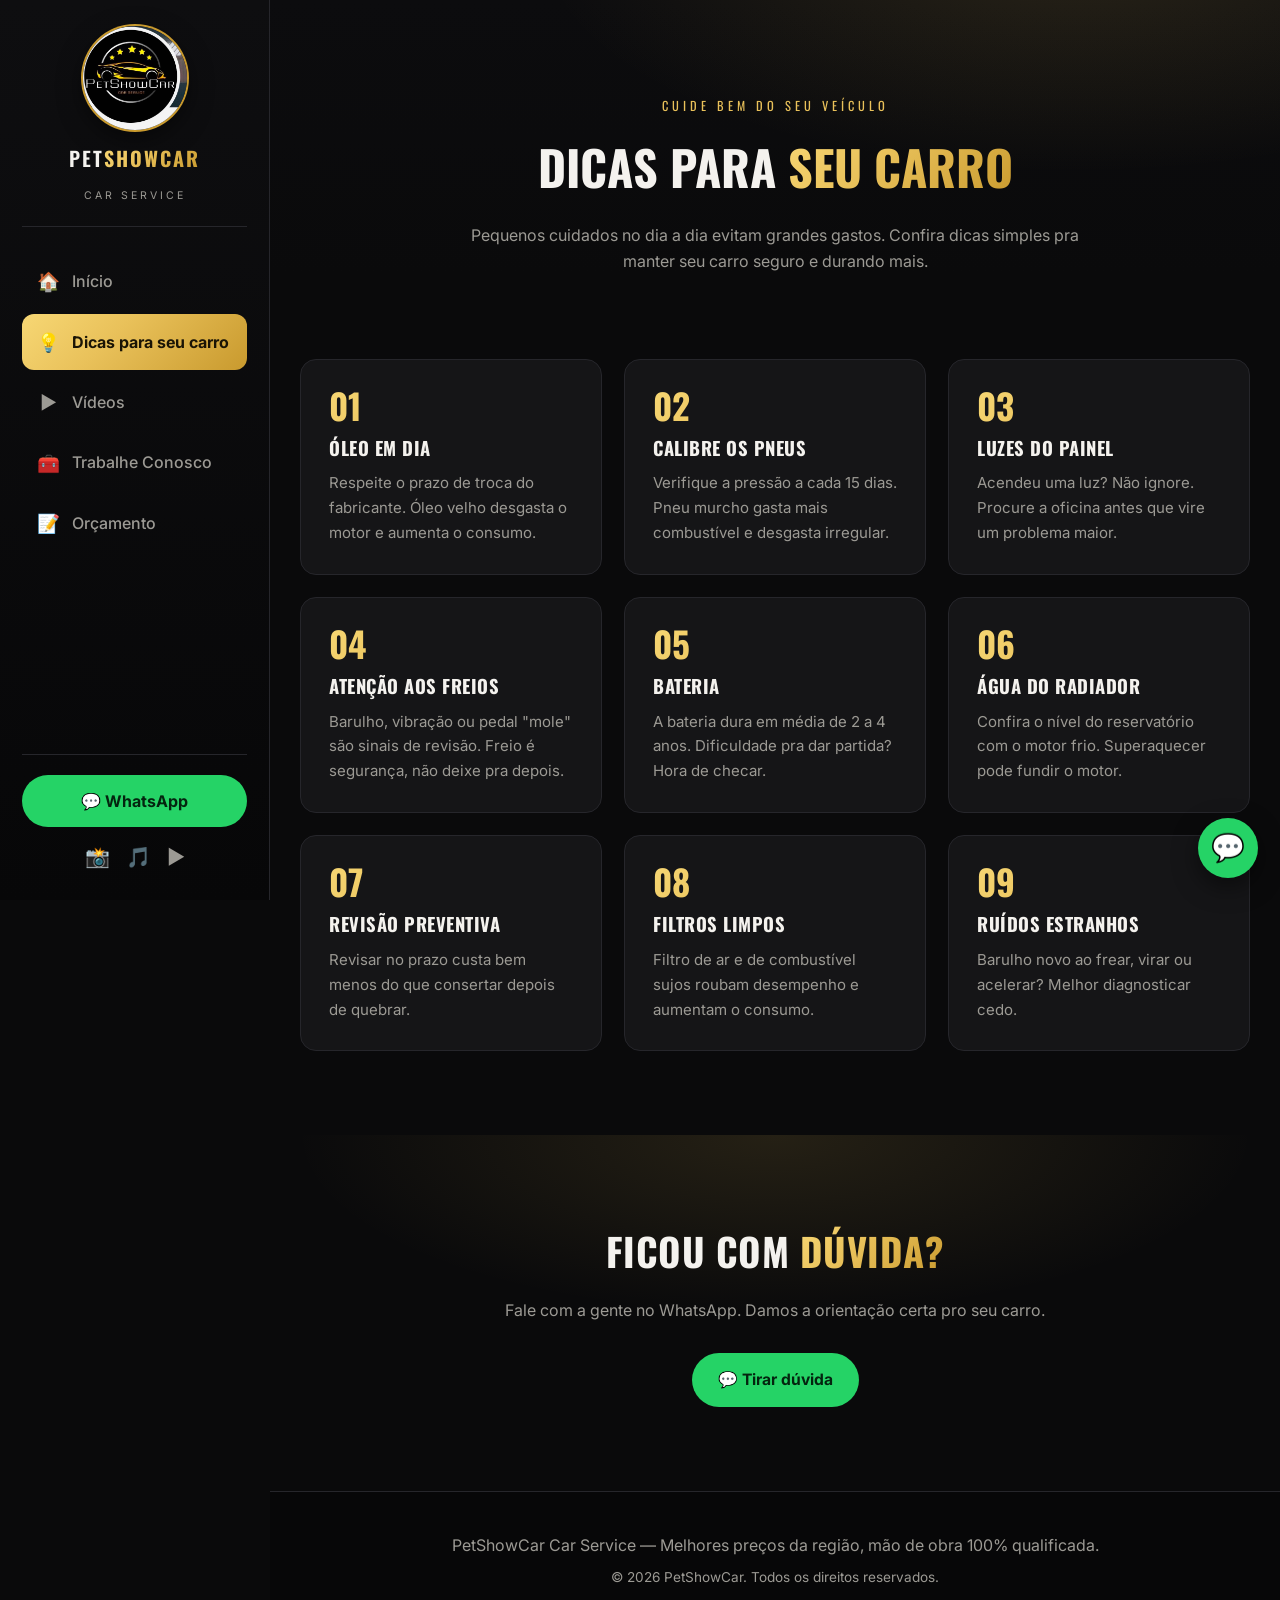
==== dicas.html @ 9bc5a16b "mudando o layout do site , colocando menu lateralesquerdo" ====
<!DOCTYPE html>
<html lang="pt-BR">
<head>
<meta charset="UTF-8">
<meta name="viewport" content="width=device-width, initial-scale=1.0">
<title>Dicas para seu carro — PetShowCar</title>
<meta name="description" content="Dicas práticas de manutenção para seu carro durar mais e rodar seguro, direto da oficina PetShowCar.">
<link rel="icon" href="fotos/logo.jpg">
<link rel="preconnect" href="https://fonts.googleapis.com">
<link rel="preconnect" href="https://fonts.gstatic.com" crossorigin>
<link href="https://fonts.googleapis.com/css2?family=Oswald:wght@400;500;600;700&family=Inter:wght@400;500;600;700&display=swap" rel="stylesheet">
<link rel="stylesheet" href="assets/style.css">
</head>
<body>

<aside class="sidebar">
  <div class="side-brand">
    <img src="fotos/logo.jpg" alt="Logo PetShowCar">
    <div class="name">PET<b>SHOWCAR</b></div>
    <small>Car Service</small>
  </div>
  <nav class="side-nav">
    <a href="index.html"><span class="ic">🏠</span> Início</a>
    <a class="active" href="dicas.html"><span class="ic">💡</span> Dicas para seu carro</a>
    <a href="videos.html"><span class="ic">▶️</span> Vídeos</a>
    <a href="trabalhe-conosco.html"><span class="ic">🧰</span> Trabalhe Conosco</a>
    <a href="orcamento.html"><span class="ic">📝</span> Orçamento</a>
  </nav>
  <div class="side-foot">
    <a class="side-wpp" data-wpp data-msg="Olá! Vim pelo site e quero um orçamento.">💬 WhatsApp</a>
    <div class="side-social">
      <a href="https://www.instagram.com/petshowcar/" target="_blank" title="Instagram">📸</a>
      <a href="https://www.tiktok.com/@petshowcar" target="_blank" title="TikTok">🎵</a>
      <a href="https://www.youtube.com/channel/UCSHwjOTjkbg80PvMPB7cNIg" target="_blank" title="YouTube">▶️</a>
    </div>
  </div>
</aside>

<div class="topbar">
  <div class="tb-brand"><img src="fotos/logo.jpg" alt="PetShowCar">PET<b>SHOWCAR</b></div>
  <button class="menu-btn" id="menuBtn" aria-label="Abrir menu"><span></span><span></span><span></span></button>
</div>
<div class="overlay" id="overlay"></div>

<main class="main">

  <section class="page-head">
    <div class="container">
      <span class="eyebrow">Cuide bem do seu veículo</span>
      <h1>Dicas para <span class="g">seu carro</span></h1>
      <p>Pequenos cuidados no dia a dia evitam grandes gastos. Confira dicas simples pra manter seu carro seguro e durando mais.</p>
    </div>
  </section>

  <section>
    <div class="container">
      <div class="grid grid-3">
        <div class="card"><div class="num g">01</div><h3>Óleo em dia</h3><p>Respeite o prazo de troca do fabricante. Óleo velho desgasta o motor e aumenta o consumo.</p></div>
        <div class="card"><div class="num g">02</div><h3>Calibre os pneus</h3><p>Verifique a pressão a cada 15 dias. Pneu murcho gasta mais combustível e desgasta irregular.</p></div>
        <div class="card"><div class="num g">03</div><h3>Luzes do painel</h3><p>Acendeu uma luz? Não ignore. Procure a oficina antes que vire um problema maior.</p></div>
        <div class="card"><div class="num g">04</div><h3>Atenção aos freios</h3><p>Barulho, vibração ou pedal "mole" são sinais de revisão. Freio é segurança, não deixe pra depois.</p></div>
        <div class="card"><div class="num g">05</div><h3>Bateria</h3><p>A bateria dura em média de 2 a 4 anos. Dificuldade pra dar partida? Hora de checar.</p></div>
        <div class="card"><div class="num g">06</div><h3>Água do radiador</h3><p>Confira o nível do reservatório com o motor frio. Superaquecer pode fundir o motor.</p></div>
        <div class="card"><div class="num g">07</div><h3>Revisão preventiva</h3><p>Revisar no prazo custa bem menos do que consertar depois de quebrar.</p></div>
        <div class="card"><div class="num g">08</div><h3>Filtros limpos</h3><p>Filtro de ar e de combustível sujos roubam desempenho e aumentam o consumo.</p></div>
        <div class="card"><div class="num g">09</div><h3>Ruídos estranhos</h3><p>Barulho novo ao frear, virar ou acelerar? Melhor diagnosticar cedo.</p></div>
      </div>
    </div>
  </section>

  <section class="cta">
    <div class="container">
      <h2>Ficou com <span class="g">dúvida?</span></h2>
      <p>Fale com a gente no WhatsApp. Damos a orientação certa pro seu carro.</p>
      <a class="btn btn-wpp" data-wpp data-msg="Olá! Tenho uma dúvida sobre a manutenção do meu carro.">💬 Tirar dúvida</a>
    </div>
  </section>

  <footer class="foot">
    <p>PetShowCar Car Service — Melhores preços da região, mão de obra 100% qualificada.</p>
    <p class="sm">© 2026 PetShowCar. Todos os direitos reservados.</p>
  </footer>

</main>

<a class="float" data-wpp data-msg="Olá! Vim pelo site e quero um orçamento." aria-label="WhatsApp">💬</a>
<script src="assets/site.js"></script>
</body>
</html>
---- assets/style.css ----
/* =========================================================
   PetShowCar — estilo compartilhado (preto & dourado premium)
   ========================================================= */
:root{
  --bg:#0a0a0b; --bg2:#101012; --card:#151517; --line:#26262b;
  --txt:#f4f2ee; --muted:#9c9a94;
  --gold:#e9c15a; --gold2:#f7d774; --gold-deep:#c99a2e;
  --wpp:#25d366; --radius:16px; --side:270px;
  --gold-grad:linear-gradient(135deg,#f7d774,#e9c15a 40%,#c99a2e);
}
*{margin:0;padding:0;box-sizing:border-box}
html{scroll-behavior:smooth}
body{background:var(--bg);color:var(--txt);font-family:'Inter',system-ui,Arial,sans-serif;line-height:1.65;overflow-x:hidden}
a{color:inherit;text-decoration:none}
img{max-width:100%;display:block}
em{color:var(--muted)}

/* ================= SIDEBAR ================= */
.sidebar{position:fixed;top:0;left:0;width:var(--side);height:100vh;
  background:linear-gradient(180deg,#0e0e10,#070708);
  border-right:1px solid var(--line);display:flex;flex-direction:column;
  padding:26px 22px;z-index:60;transition:transform .3s ease}
.side-brand{display:flex;flex-direction:column;align-items:center;gap:12px;text-align:center;padding-bottom:22px;border-bottom:1px solid var(--line)}
.side-brand img{width:104px;height:104px;border-radius:50%;object-fit:cover;box-shadow:0 0 0 2px var(--gold-deep),0 8px 24px rgba(0,0,0,.5)}
.side-brand .name{font-family:'Oswald',sans-serif;font-weight:600;font-size:1.25rem;letter-spacing:2px}
.side-brand .name b{background:var(--gold-grad);-webkit-background-clip:text;background-clip:text;-webkit-text-fill-color:transparent}
.side-brand small{color:var(--muted);letter-spacing:3px;font-size:.66rem;text-transform:uppercase}

.side-nav{display:flex;flex-direction:column;gap:4px;margin-top:26px;flex:1}
.side-nav a{display:flex;align-items:center;gap:13px;padding:13px 15px;border-radius:12px;color:var(--muted);font-weight:500;transition:.2s;position:relative}
.side-nav a .ic{font-size:1.15rem;width:22px;text-align:center}
.side-nav a:hover{background:#17161a;color:var(--txt)}
.side-nav a.active{color:#1a1405;background:var(--gold-grad);font-weight:700}
.side-nav a.active .ic{filter:none}

.side-foot{display:flex;flex-direction:column;gap:14px;padding-top:20px;border-top:1px solid var(--line)}
.side-wpp{display:flex;align-items:center;justify-content:center;gap:9px;background:var(--wpp);color:#04240f;font-weight:700;padding:13px;border-radius:44px;transition:.2s}
.side-wpp:hover{transform:translateY(-2px);box-shadow:0 8px 20px rgba(37,211,102,.3)}
.side-social{display:flex;justify-content:center;gap:16px}
.side-social a{color:var(--muted);font-size:1.25rem;transition:.2s}
.side-social a:hover{color:var(--gold);transform:translateY(-2px)}

/* ============= TOPBAR (mobile) ============= */
.topbar{display:none;position:sticky;top:0;z-index:55;align-items:center;justify-content:space-between;
  height:64px;padding:0 18px;background:rgba(10,10,11,.9);backdrop-filter:blur(10px);border-bottom:1px solid var(--line)}
.topbar .tb-brand{display:flex;align-items:center;gap:10px;font-family:'Oswald';letter-spacing:1px;font-weight:600}
.topbar .tb-brand img{width:38px;height:38px;border-radius:50%;box-shadow:0 0 0 1px var(--gold-deep)}
.topbar .tb-brand b{background:var(--gold-grad);-webkit-background-clip:text;background-clip:text;-webkit-text-fill-color:transparent}
.menu-btn{display:flex;flex-direction:column;gap:5px;background:none;border:0;cursor:pointer;padding:8px}
.menu-btn span{width:26px;height:2px;background:var(--gold);border-radius:2px;transition:.25s}
.overlay{display:none;position:fixed;inset:0;background:rgba(0,0,0,.55);z-index:58}

/* ================= MAIN ================= */
.main{margin-left:var(--side);min-height:100vh}
.container{max-width:1080px;margin:0 auto;padding:0 30px}
section{padding:clamp(52px,8vw,84px) 0}
h1,h2,h3{font-family:'Oswald',sans-serif;text-transform:uppercase}
h2{font-size:clamp(1.7rem,4.5vw,2.4rem);font-weight:700;letter-spacing:.5px;text-align:center}
h2 .g,.g{background:var(--gold-grad);-webkit-background-clip:text;background-clip:text;-webkit-text-fill-color:transparent}
.eyebrow{display:block;text-align:center;color:var(--gold);font-family:'Oswald',sans-serif;letter-spacing:4px;font-size:.78rem;text-transform:uppercase;margin-bottom:10px}
.sub{text-align:center;color:var(--muted);max-width:640px;margin:14px auto 48px;font-size:1.02rem}

.btn{display:inline-flex;align-items:center;gap:9px;font-weight:700;padding:14px 26px;border-radius:44px;transition:.25s;font-size:.98rem;border:0;cursor:pointer;font-family:'Inter',sans-serif}
.btn-wpp{background:var(--wpp);color:#04240f}
.btn-wpp:hover{transform:translateY(-2px);box-shadow:0 10px 26px rgba(37,211,102,.32)}
.btn-gold{background:var(--gold-grad);color:#211a08}
.btn-gold:hover{transform:translateY(-2px);box-shadow:0 10px 26px rgba(233,193,90,.32)}
.btn-ghost{border:1px solid var(--line);color:var(--txt);background:none}
.btn-ghost:hover{border-color:var(--gold);color:var(--gold)}

/* ============= PAGE HEADER (interno) ============= */
.page-head{padding:clamp(60px,9vw,96px) 0 0;
  background:radial-gradient(900px 380px at 80% -20%,rgba(233,193,90,.13),transparent 60%),linear-gradient(180deg,#0c0c0e,var(--bg))}
.page-head h1{font-size:clamp(2rem,6vw,3rem);text-align:center}
.page-head p{color:var(--muted);text-align:center;max-width:620px;margin:16px auto 0}

/* ================= HERO (Início) ================= */
.hero{position:relative;padding:clamp(70px,9vw,110px) 0 clamp(56px,8vw,90px);
  background:radial-gradient(1000px 480px at 82% -12%,rgba(233,193,90,.15),transparent 60%),linear-gradient(180deg,#0c0c0e,var(--bg))}
.hero .container{display:grid;grid-template-columns:1.05fr .95fr;gap:44px;align-items:center}
.tag{display:inline-flex;align-items:center;gap:8px;border:1px solid var(--gold-deep);color:var(--gold);font-family:'Oswald';letter-spacing:2px;font-size:.72rem;padding:7px 16px;border-radius:30px;margin-bottom:22px;text-transform:uppercase}
.hero h1{font-size:clamp(2.1rem,6vw,3.4rem);line-height:1.05;margin-bottom:20px}
.hero p{color:var(--muted);font-size:1.1rem;margin-bottom:32px;max-width:520px}
.hero-cta{display:flex;gap:14px;flex-wrap:wrap}
.hero-visual{display:flex;justify-content:center}
.badge-logo{position:relative;width:320px;max-width:100%;aspect-ratio:1;border-radius:50%;
  background:radial-gradient(circle at 50% 40%,#1c1c1f,#0a0a0b 72%);border:1px solid var(--line);
  display:flex;align-items:center;justify-content:center;box-shadow:0 30px 80px rgba(0,0,0,.6),inset 0 0 60px rgba(233,193,90,.06)}
.badge-logo img{width:80%;border-radius:50%}
@media(max-width:820px){.hero .container{grid-template-columns:1fr;text-align:center}.hero p{margin-left:auto;margin-right:auto}.hero-cta{justify-content:center}.badge-logo{width:240px}}

/* ============= FAIXA DESTAQUES ============= */
.strip{background:linear-gradient(90deg,#141210,#1a1712,#141210);border-top:1px solid var(--line);border-bottom:1px solid var(--line)}
.strip .container{display:grid;grid-template-columns:repeat(3,1fr);gap:20px;padding-top:30px;padding-bottom:30px}
.hl{display:flex;align-items:center;gap:14px;justify-content:center}
.hl .ic{font-size:1.7rem}
.hl b{font-family:'Oswald';letter-spacing:.5px;display:block;font-size:1.05rem}
.hl span{color:var(--muted);font-size:.86rem}
@media(max-width:720px){.strip .container{grid-template-columns:1fr;gap:16px}}

/* ================= CARDS (serviços/dicas) ================= */
.grid{display:grid;gap:22px}
.grid-4{grid-template-columns:repeat(4,1fr)}
.grid-3{grid-template-columns:repeat(3,1fr)}
.grid-2{grid-template-columns:repeat(2,1fr)}
.card{position:relative;background:var(--card);border:1px solid var(--line);border-radius:var(--radius);padding:28px;transition:.28s;overflow:hidden}
.card::after{content:"";position:absolute;left:0;top:0;height:3px;width:100%;background:var(--gold-grad);opacity:0;transition:.28s}
.card:hover{transform:translateY(-6px);border-color:var(--gold-deep)}
.card:hover::after{opacity:1}
.card .ic{font-size:1.9rem;margin-bottom:14px;filter:drop-shadow(0 4px 8px rgba(233,193,90,.25))}
.card h3{font-size:1.16rem;letter-spacing:.5px;margin-bottom:8px}
.card p{color:var(--muted);font-size:.94rem}
.card .num{font-family:'Oswald';font-size:2.2rem;font-weight:700;line-height:1;margin-bottom:10px}
@media(max-width:980px){.grid-4{grid-template-columns:1fr 1fr}}
@media(max-width:820px){.grid-3{grid-template-columns:1fr 1fr}}
@media(max-width:640px){.grid-4,.grid-3,.grid-2{grid-template-columns:1fr}}

/* ================= VÍDEOS ================= */
.videos{display:grid;grid-template-columns:repeat(2,1fr);gap:24px}
.video-embed{position:relative;aspect-ratio:16/9;border:1px solid var(--line);border-radius:var(--radius);overflow:hidden;background:var(--card)}
.video-embed iframe{width:100%;height:100%;border:0;display:block}
.video-ph{aspect-ratio:16/9;background:radial-gradient(circle at 50% 35%,#1a1a1d,#0c0c0e);border:1px solid var(--line);border-radius:var(--radius);display:flex;flex-direction:column;align-items:center;justify-content:center;gap:12px;color:var(--muted);text-align:center;padding:20px;transition:.25s}
.video-ph:hover{border-color:var(--gold-deep);transform:translateY(-4px)}
.video-ph .play{width:60px;height:60px;border-radius:50%;background:var(--gold-grad);display:flex;align-items:center;justify-content:center;font-size:1.4rem;color:#1a1405}
.social-row{display:flex;justify-content:center;gap:14px;margin-top:38px;flex-wrap:wrap}
.schip{display:inline-flex;align-items:center;gap:8px;background:var(--card);border:1px solid var(--line);padding:11px 20px;border-radius:44px;font-weight:600;transition:.22s}
.schip:hover{border-color:var(--gold);color:var(--gold)}
@media(max-width:720px){.videos{grid-template-columns:1fr}}

/* ================= DEPOIMENTOS ================= */
.deps{display:grid;grid-template-columns:repeat(3,1fr);gap:22px}
.dep{background:var(--card);border:1px solid var(--line);border-radius:var(--radius);padding:28px;position:relative}
.dep .quote{position:absolute;top:12px;right:20px;font-family:'Oswald';font-size:3rem;color:var(--gold-deep);opacity:.25;line-height:1}
.dep .stars{color:var(--gold2);margin-bottom:12px;letter-spacing:2px}
.dep p{color:#dcdad3;margin-bottom:18px}
.dep .who{font-family:'Oswald';letter-spacing:.5px;font-weight:600}
.dep .who small{display:block;color:var(--muted);font-weight:400;letter-spacing:0}
@media(max-width:820px){.deps{grid-template-columns:1fr}}

/* ================= CONTATO / HORÁRIO ================= */
.contact{background:var(--bg2)}
.contact .container{display:grid;grid-template-columns:1fr 1fr;gap:40px;align-items:start}
.contact h2{text-align:left}
.info{margin-top:22px}
.info li{list-style:none;display:flex;gap:16px;padding:18px 0;border-bottom:1px solid var(--line)}
.info .ic{font-size:1.35rem;color:var(--gold);min-width:28px}
.info b{display:block;font-family:'Oswald';letter-spacing:.5px}
.info span{color:var(--muted)}
.hours{background:var(--card);border:1px solid var(--line);border-radius:var(--radius);padding:8px 22px}
.hours .row{display:flex;justify-content:space-between;padding:12px 0;border-bottom:1px solid var(--line);font-size:.96rem}
.hours .row:last-child{border-bottom:0}
.hours .row.closed span{color:#8a4a45}
.hours .row span{color:var(--gold2);font-weight:600;font-family:'Oswald';letter-spacing:.5px}
.map{border:1px solid var(--line);border-radius:var(--radius);overflow:hidden;min-height:340px;background:var(--card);display:flex;align-items:center;justify-content:center;color:var(--muted);text-align:center;padding:24px;margin-top:20px}
.map iframe{width:100%;height:100%;min-height:340px;border:0}
@media(max-width:820px){.contact .container{grid-template-columns:1fr}.contact h2{text-align:center}}

/* ================= FORMULÁRIOS ================= */
.form-wrap{max-width:680px;margin:0 auto;background:var(--card);border:1px solid var(--line);border-radius:var(--radius);padding:clamp(24px,4vw,40px)}
.field{margin-bottom:20px}
.field label{display:block;font-family:'Oswald';letter-spacing:.5px;font-size:.9rem;margin-bottom:8px}
.field label .req{color:var(--gold)}
.field input,.field select,.field textarea{width:100%;background:#0e0e10;border:1px solid var(--line);border-radius:12px;padding:14px 16px;color:var(--txt);font-family:'Inter';font-size:1rem;transition:.2s}
.field input:focus,.field select:focus,.field textarea:focus{outline:none;border-color:var(--gold);box-shadow:0 0 0 3px rgba(233,193,90,.14)}
.field textarea{min-height:130px;resize:vertical}
.field-row{display:grid;grid-template-columns:1fr 1fr;gap:20px}
@media(max-width:600px){.field-row{grid-template-columns:1fr}}
.form-note{color:var(--muted);font-size:.86rem;text-align:center;margin-top:16px}
.form-submit{width:100%;justify-content:center;margin-top:8px}

/* ================= CTA ================= */
.cta{background:radial-gradient(800px 300px at 50% 0,rgba(233,193,90,.12),transparent 60%),var(--bg);text-align:center}
.cta h2{margin-bottom:14px}
.cta p{color:var(--muted);max-width:560px;margin:0 auto 30px}

/* ================= FOOTER ================= */
.foot{background:#070708;padding:40px 0;text-align:center;color:var(--muted);border-top:1px solid var(--line)}
.foot .sm{font-size:.85rem;margin-top:8px}

/* ============= FLOAT WHATSAPP ============= */
.float{position:fixed;right:22px;bottom:22px;z-index:70;background:var(--wpp);color:#04240f;width:60px;height:60px;border-radius:50%;display:flex;align-items:center;justify-content:center;font-size:1.7rem;box-shadow:0 8px 24px rgba(0,0,0,.5);animation:pulse 2.4s infinite}
@keyframes pulse{0%{box-shadow:0 0 0 0 rgba(37,211,102,.5)}70%{box-shadow:0 0 0 18px rgba(37,211,102,0)}100%{box-shadow:0 0 0 0 rgba(37,211,102,0)}}

/* ============= RESPONSIVO (sidebar → drawer) ============= */
@media(max-width:980px){
  .sidebar{transform:translateX(-100%);box-shadow:0 0 40px rgba(0,0,0,.6)}
  body.nav-open .sidebar{transform:translateX(0)}
  body.nav-open .overlay{display:block}
  .main{margin-left:0}
  .topbar{display:flex}
}
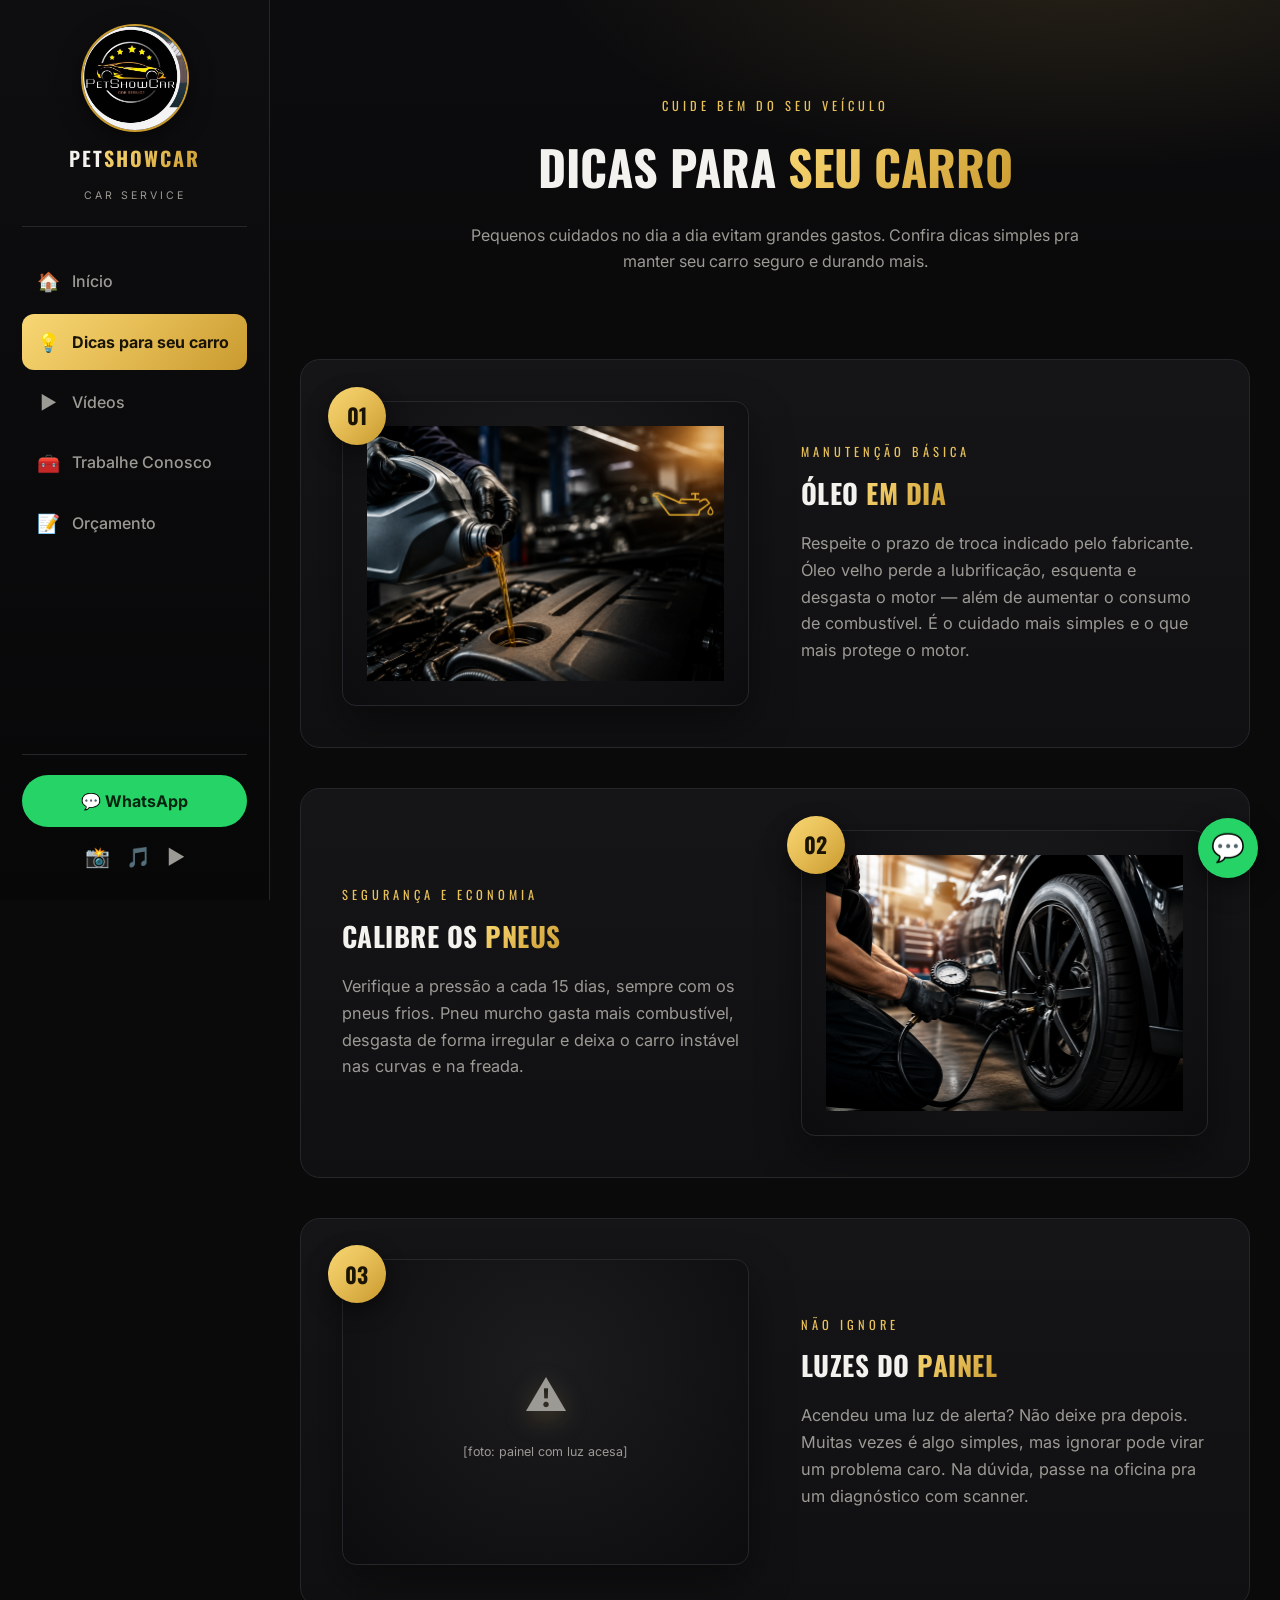
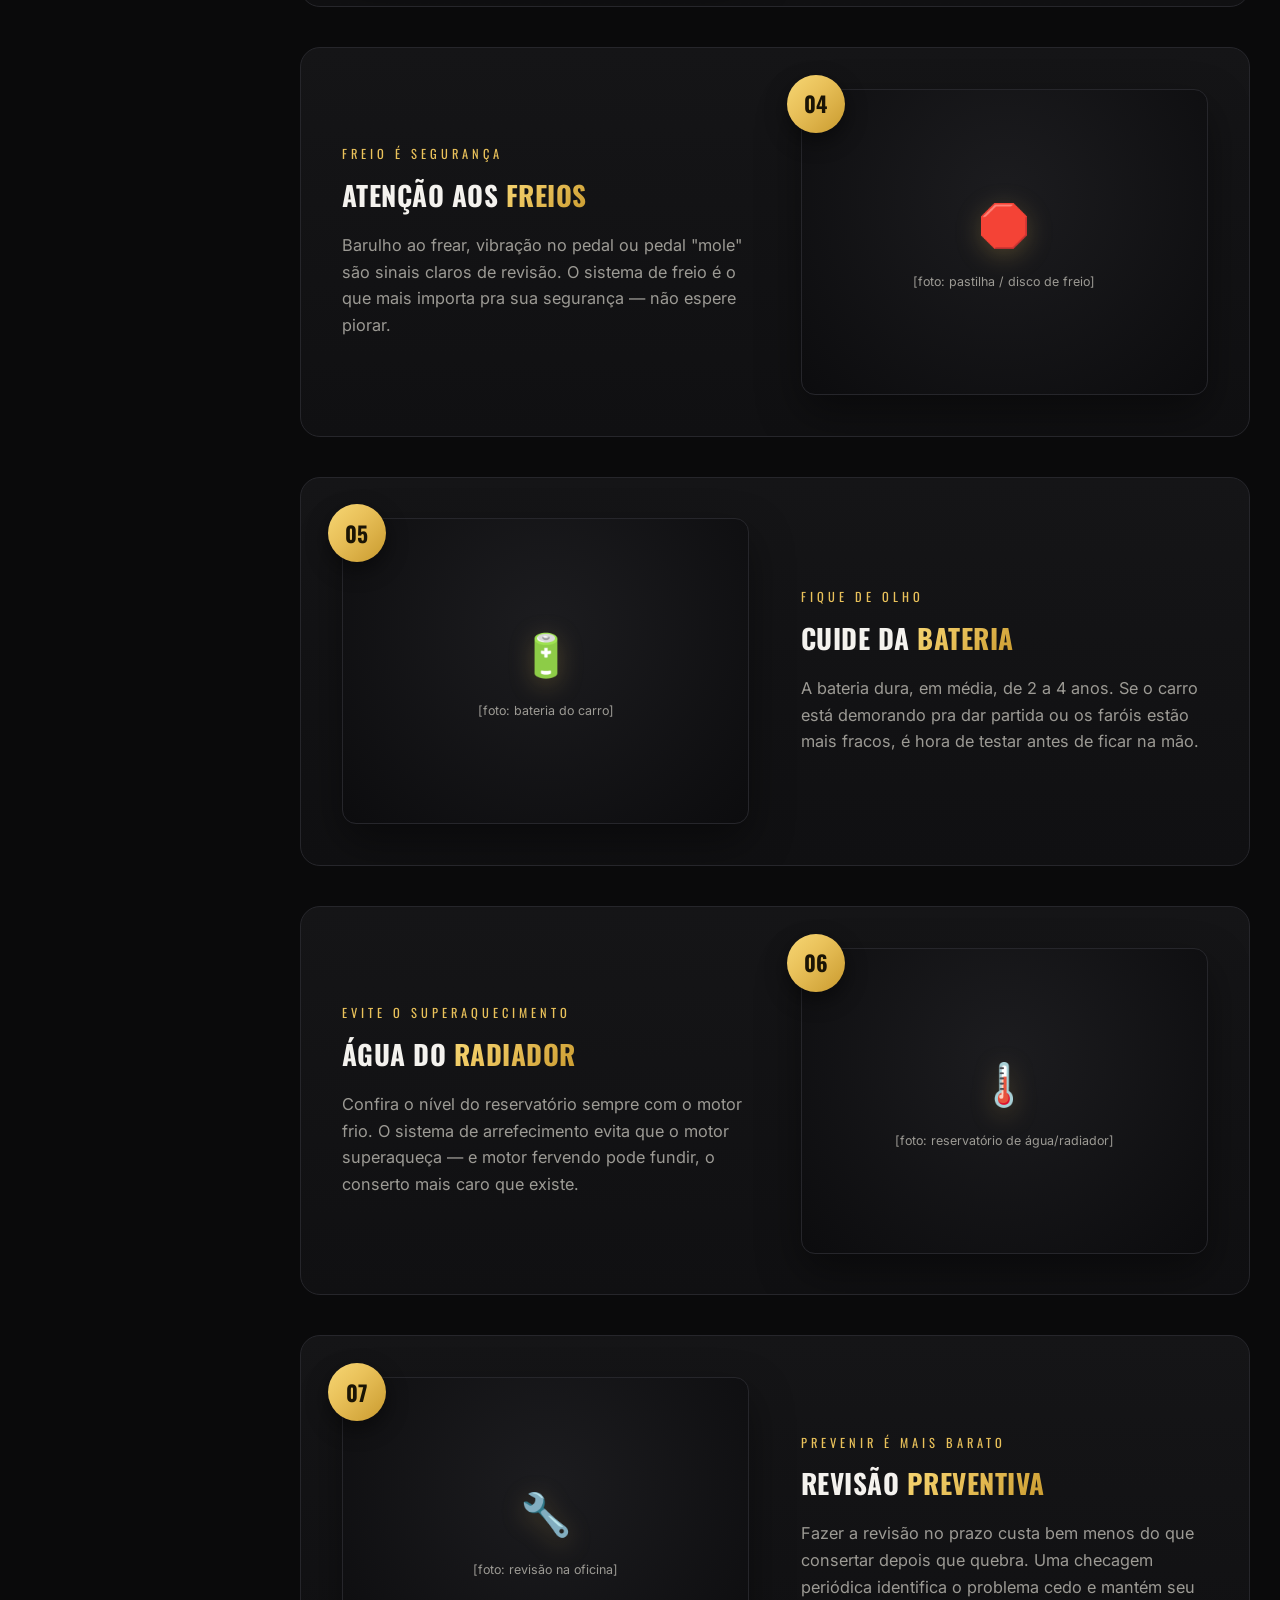
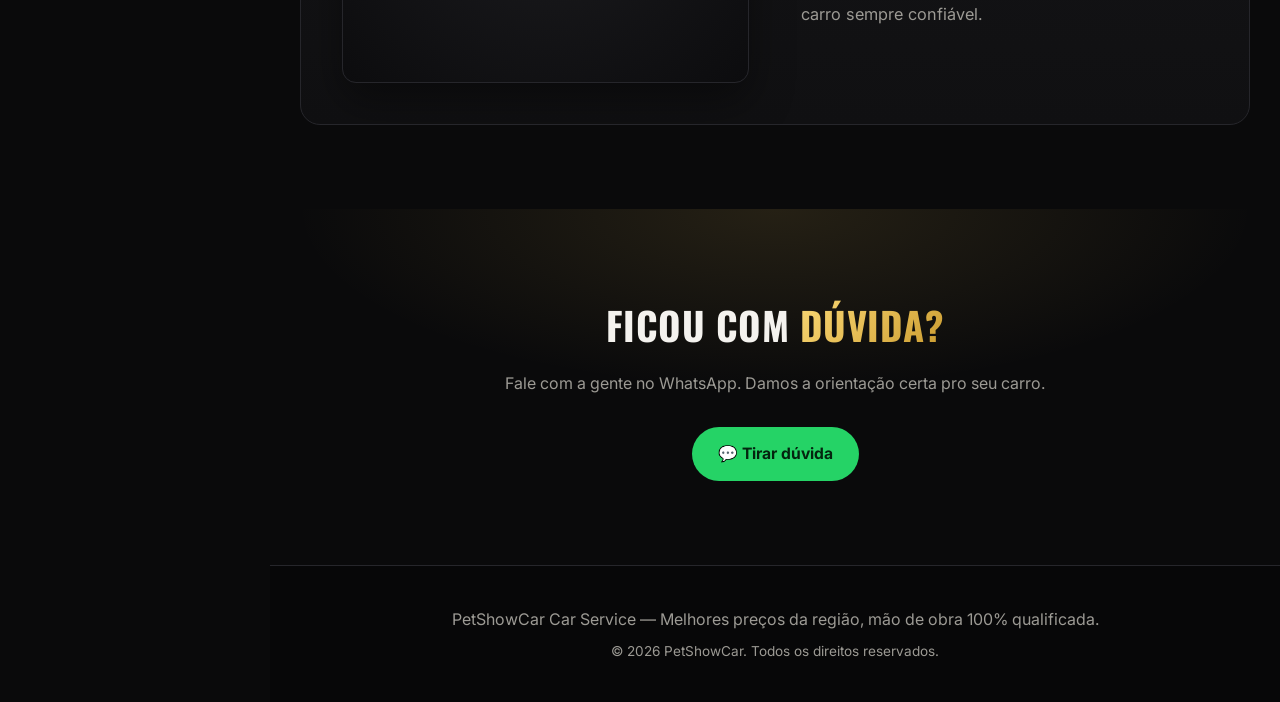
==== commit 0c073a87: "varias atualizações coloquei informações do google maps, mudei o jeito que era dicas para os caroos " ====
--- a/dicas.html
+++ b/dicas.html
@@ -54,16 +54,93 @@
 
   <section>
     <div class="container">
-      <div class="grid grid-3">
-        <div class="card"><div class="num g">01</div><h3>Óleo em dia</h3><p>Respeite o prazo de troca do fabricante. Óleo velho desgasta o motor e aumenta o consumo.</p></div>
-        <div class="card"><div class="num g">02</div><h3>Calibre os pneus</h3><p>Verifique a pressão a cada 15 dias. Pneu murcho gasta mais combustível e desgasta irregular.</p></div>
-        <div class="card"><div class="num g">03</div><h3>Luzes do painel</h3><p>Acendeu uma luz? Não ignore. Procure a oficina antes que vire um problema maior.</p></div>
-        <div class="card"><div class="num g">04</div><h3>Atenção aos freios</h3><p>Barulho, vibração ou pedal "mole" são sinais de revisão. Freio é segurança, não deixe pra depois.</p></div>
-        <div class="card"><div class="num g">05</div><h3>Bateria</h3><p>A bateria dura em média de 2 a 4 anos. Dificuldade pra dar partida? Hora de checar.</p></div>
-        <div class="card"><div class="num g">06</div><h3>Água do radiador</h3><p>Confira o nível do reservatório com o motor frio. Superaquecer pode fundir o motor.</p></div>
-        <div class="card"><div class="num g">07</div><h3>Revisão preventiva</h3><p>Revisar no prazo custa bem menos do que consertar depois de quebrar.</p></div>
-        <div class="card"><div class="num g">08</div><h3>Filtros limpos</h3><p>Filtro de ar e de combustível sujos roubam desempenho e aumentam o consumo.</p></div>
-        <div class="card"><div class="num g">09</div><h3>Ruídos estranhos</h3><p>Barulho novo ao frear, virar ou acelerar? Melhor diagnosticar cedo.</p></div>
+      <div class="tips-list">
+
+        <!-- Para trocar por foto real: apague o conteúdo de <div class="tip-img"> e coloque <img src="fotos/dica-oleo.jpg" alt="..."> -->
+        <div class="tip-row">
+          <div class="tip-media">
+            <div class="step">01</div>
+            <div class="tip-img"><img src="fotos/troca%20de%20oleo.png" alt="Troca de óleo do motor"></div>
+          </div>
+          <div class="tip-text">
+            <span class="eyebrow">Manutenção básica</span>
+            <h3>Óleo <span class="g">em dia</span></h3>
+            <p>Respeite o prazo de troca indicado pelo fabricante. Óleo velho perde a lubrificação, esquenta e desgasta o motor — além de aumentar o consumo de combustível. É o cuidado mais simples e o que mais protege o motor.</p>
+          </div>
+        </div>
+
+        <div class="tip-row">
+          <div class="tip-media">
+            <div class="step">02</div>
+            <div class="tip-img"><img src="fotos/calibrandopneu.png" alt="Calibragem dos pneus"></div>
+          </div>
+          <div class="tip-text">
+            <span class="eyebrow">Segurança e economia</span>
+            <h3>Calibre os <span class="g">pneus</span></h3>
+            <p>Verifique a pressão a cada 15 dias, sempre com os pneus frios. Pneu murcho gasta mais combustível, desgasta de forma irregular e deixa o carro instável nas curvas e na freada.</p>
+          </div>
+        </div>
+
+        <div class="tip-row">
+          <div class="tip-media">
+            <div class="step">03</div>
+            <div class="tip-img"><span class="ph-ic">⚠️</span><small>[foto: painel com luz acesa]</small></div>
+          </div>
+          <div class="tip-text">
+            <span class="eyebrow">Não ignore</span>
+            <h3>Luzes do <span class="g">painel</span></h3>
+            <p>Acendeu uma luz de alerta? Não deixe pra depois. Muitas vezes é algo simples, mas ignorar pode virar um problema caro. Na dúvida, passe na oficina pra um diagnóstico com scanner.</p>
+          </div>
+        </div>
+
+        <div class="tip-row">
+          <div class="tip-media">
+            <div class="step">04</div>
+            <div class="tip-img"><span class="ph-ic">🛑</span><small>[foto: pastilha / disco de freio]</small></div>
+          </div>
+          <div class="tip-text">
+            <span class="eyebrow">Freio é segurança</span>
+            <h3>Atenção aos <span class="g">freios</span></h3>
+            <p>Barulho ao frear, vibração no pedal ou pedal "mole" são sinais claros de revisão. O sistema de freio é o que mais importa pra sua segurança — não espere piorar.</p>
+          </div>
+        </div>
+
+        <div class="tip-row">
+          <div class="tip-media">
+            <div class="step">05</div>
+            <div class="tip-img"><span class="ph-ic">🔋</span><small>[foto: bateria do carro]</small></div>
+          </div>
+          <div class="tip-text">
+            <span class="eyebrow">Fique de olho</span>
+            <h3>Cuide da <span class="g">bateria</span></h3>
+            <p>A bateria dura, em média, de 2 a 4 anos. Se o carro está demorando pra dar partida ou os faróis estão mais fracos, é hora de testar antes de ficar na mão.</p>
+          </div>
+        </div>
+
+        <div class="tip-row">
+          <div class="tip-media">
+            <div class="step">06</div>
+            <div class="tip-img"><span class="ph-ic">🌡️</span><small>[foto: reservatório de água/radiador]</small></div>
+          </div>
+          <div class="tip-text">
+            <span class="eyebrow">Evite o superaquecimento</span>
+            <h3>Água do <span class="g">radiador</span></h3>
+            <p>Confira o nível do reservatório sempre com o motor frio. O sistema de arrefecimento evita que o motor superaqueça — e motor fervendo pode fundir, o conserto mais caro que existe.</p>
+          </div>
+        </div>
+
+        <div class="tip-row">
+          <div class="tip-media">
+            <div class="step">07</div>
+            <div class="tip-img"><span class="ph-ic">🔧</span><small>[foto: revisão na oficina]</small></div>
+          </div>
+          <div class="tip-text">
+            <span class="eyebrow">Prevenir é mais barato</span>
+            <h3>Revisão <span class="g">preventiva</span></h3>
+            <p>Fazer a revisão no prazo custa bem menos do que consertar depois que quebra. Uma checagem periódica identifica o problema cedo e mantém seu carro sempre confiável.</p>
+          </div>
+        </div>
+
       </div>
     </div>
   </section>
--- a/assets/style.css
+++ b/assets/style.css
@@ -114,6 +114,41 @@
 @media(max-width:980px){.grid-4{grid-template-columns:1fr 1fr}}
 @media(max-width:820px){.grid-3{grid-template-columns:1fr 1fr}}
 @media(max-width:640px){.grid-4,.grid-3,.grid-2{grid-template-columns:1fr}}
+
+/* ============= DICAS (layout alternado premium) ============= */
+.tips-list{display:flex;flex-direction:column;gap:clamp(26px,4vw,40px)}
+.tip-row{position:relative;display:grid;grid-template-columns:1fr 1fr;gap:clamp(26px,4vw,52px);align-items:center;
+  background:linear-gradient(180deg,#151517,#101012);border:1px solid var(--line);border-radius:20px;
+  padding:clamp(22px,3.2vw,42px);overflow:hidden;transition:transform .3s ease,border-color .3s ease,box-shadow .3s ease}
+.tip-row::after{content:"";position:absolute;left:0;top:0;height:3px;width:100%;background:var(--gold-grad);transform:scaleX(0);transform-origin:left;transition:transform .35s ease}
+.tip-row::before{content:"";position:absolute;inset:0;border-radius:20px;background:radial-gradient(600px 200px at 80% 0,rgba(233,193,90,.10),transparent 60%);opacity:0;transition:opacity .35s ease;pointer-events:none}
+.tip-row:hover{transform:translateY(-6px);border-color:var(--gold-deep);box-shadow:0 30px 70px rgba(0,0,0,.55)}
+.tip-row:hover::after{transform:scaleX(1)}
+.tip-row:hover::before{opacity:1}
+.tip-row:nth-child(even) .tip-media{order:2}
+.tip-media{position:relative}
+.tip-img{aspect-ratio:4/3;border-radius:14px;overflow:hidden;border:1px solid var(--line);
+  background:radial-gradient(circle at 50% 35%,#1c1c1f,#0c0c0e);
+  display:flex;flex-direction:column;align-items:center;justify-content:center;gap:12px;color:var(--muted);text-align:center;padding:24px;
+  box-shadow:0 18px 44px rgba(0,0,0,.4);transition:border-color .3s ease}
+.tip-img img{width:100%;height:100%;object-fit:cover;transition:transform .4s ease}
+.tip-row:hover .tip-img{border-color:var(--gold-deep)}
+.tip-row:hover .tip-img img{transform:scale(1.06)}
+.tip-img .ph-ic{font-size:2.6rem;filter:drop-shadow(0 6px 12px rgba(233,193,90,.25))}
+.tip-img small{font-size:.78rem;max-width:220px}
+.tip-media .step{position:absolute;top:-14px;left:-14px;width:58px;height:58px;border-radius:50%;
+  background:var(--gold-grad);color:#1a1405;font-family:'Oswald';font-weight:700;font-size:1.35rem;
+  display:flex;align-items:center;justify-content:center;box-shadow:0 8px 22px rgba(0,0,0,.45);z-index:2;transition:transform .3s ease}
+.tip-row:hover .step{transform:scale(1.08)}
+.tip-text{position:relative;z-index:1}
+.tip-text .eyebrow{text-align:left;margin-bottom:8px}
+.tip-text h3{font-size:clamp(1.3rem,3vw,1.7rem);letter-spacing:.5px;margin-bottom:14px}
+.tip-text p{color:var(--muted);font-size:1.02rem}
+@media(max-width:760px){
+  .tip-row{grid-template-columns:1fr;gap:22px}
+  .tip-row:nth-child(even) .tip-media{order:0}
+  .tip-media .step{width:48px;height:48px;font-size:1.15rem;top:-10px;left:-10px}
+}
 
 /* ================= VÍDEOS ================= */
 .videos{display:grid;grid-template-columns:repeat(2,1fr);gap:24px}
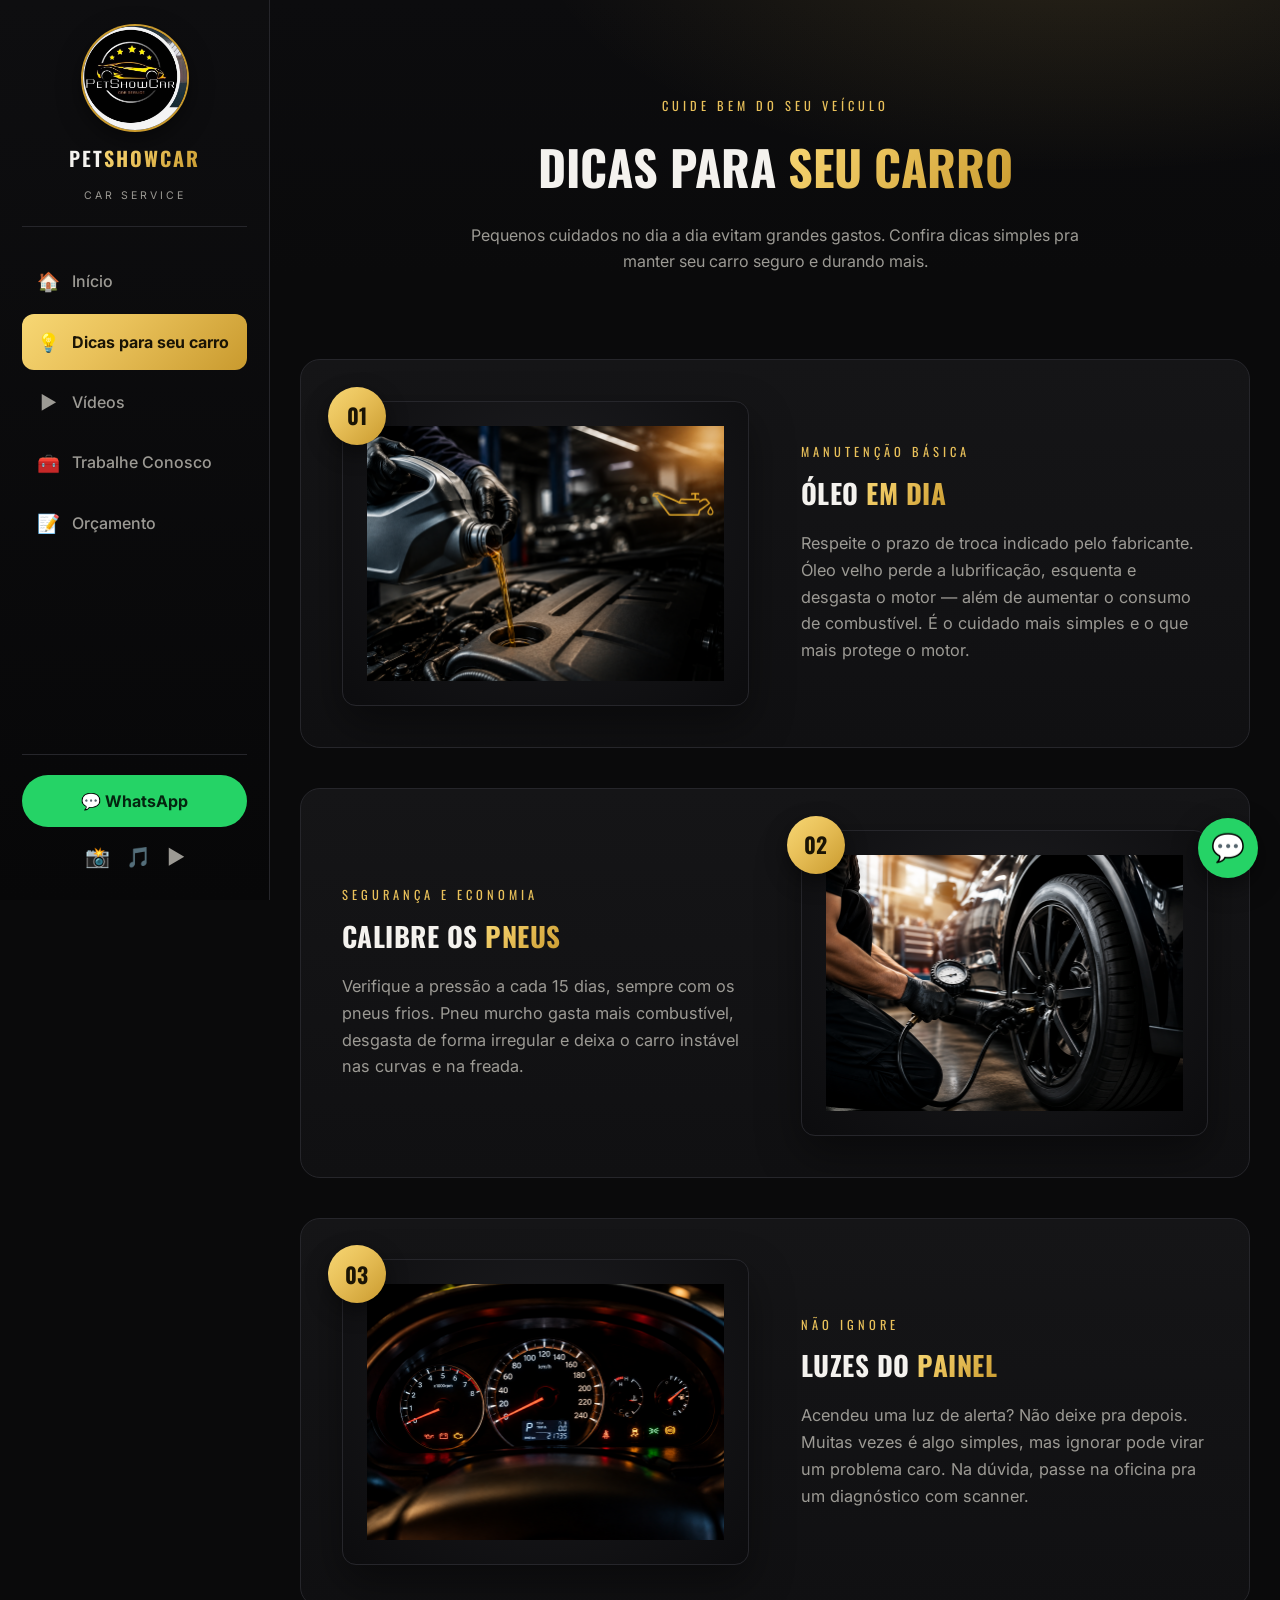
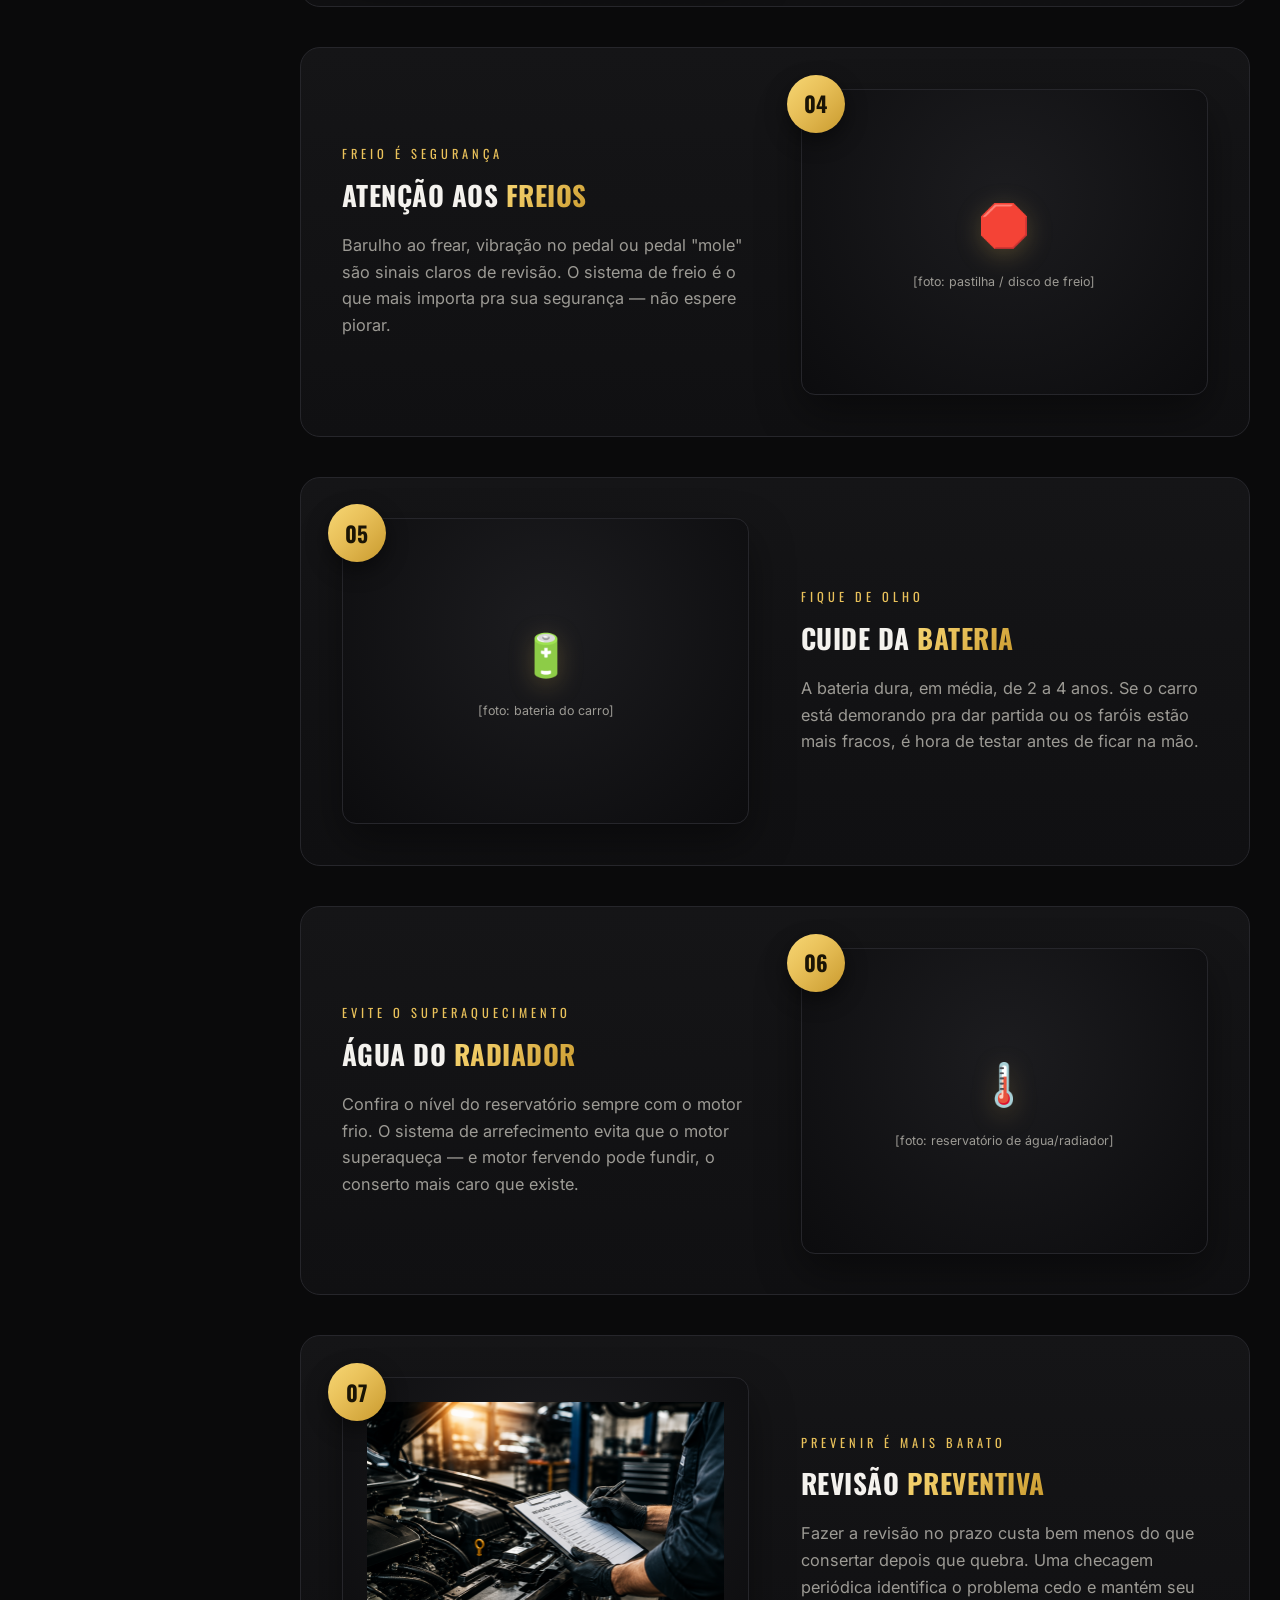
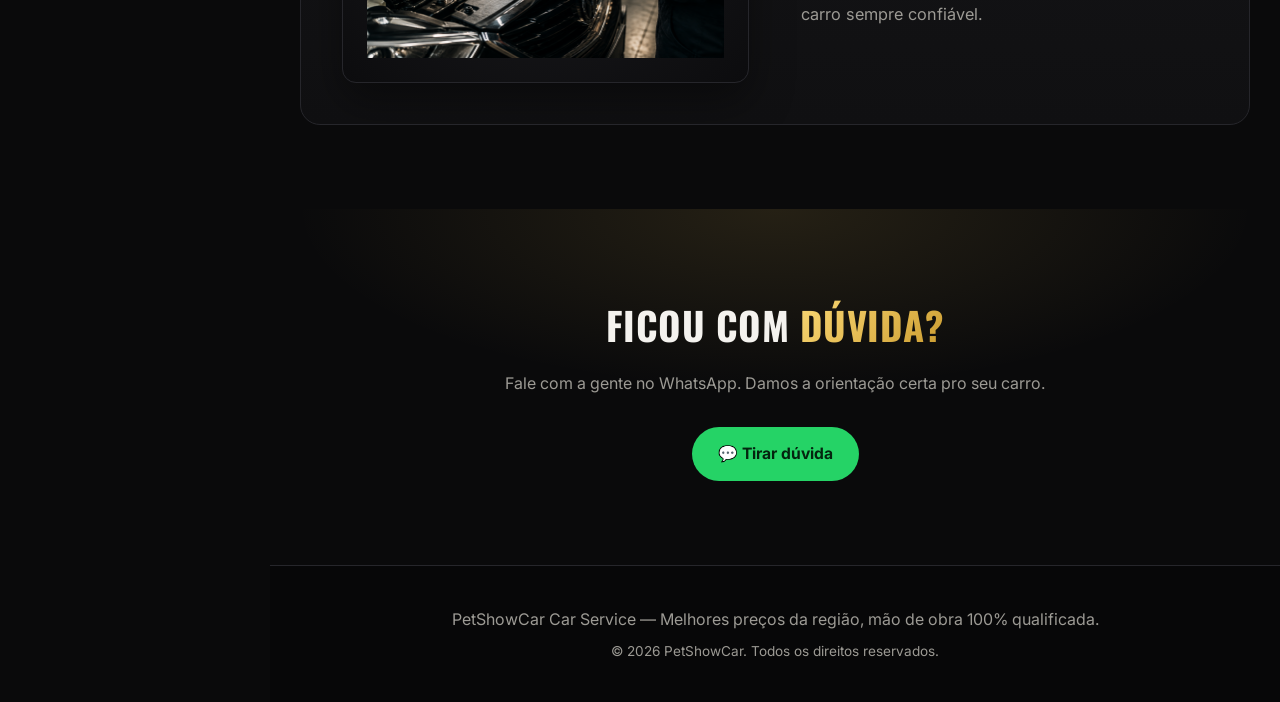
==== commit 3a7bd9fb: "dicas de carro adicionando imagens de cada secção" ====
--- a/dicas.html
+++ b/dicas.html
@@ -84,7 +84,7 @@
         <div class="tip-row">
           <div class="tip-media">
             <div class="step">03</div>
-            <div class="tip-img"><span class="ph-ic">⚠️</span><small>[foto: painel com luz acesa]</small></div>
+            <div class="tip-img"><img src="fotos/luzes%20painel.png" alt="Luzes de alerta no painel"></div>
           </div>
           <div class="tip-text">
             <span class="eyebrow">Não ignore</span>
@@ -132,7 +132,7 @@
         <div class="tip-row">
           <div class="tip-media">
             <div class="step">07</div>
-            <div class="tip-img"><span class="ph-ic">🔧</span><small>[foto: revisão na oficina]</small></div>
+            <div class="tip-img"><img src="fotos/revisaodocaroos.png" alt="Revisão preventiva na oficina"></div>
           </div>
           <div class="tip-text">
             <span class="eyebrow">Prevenir é mais barato</span>
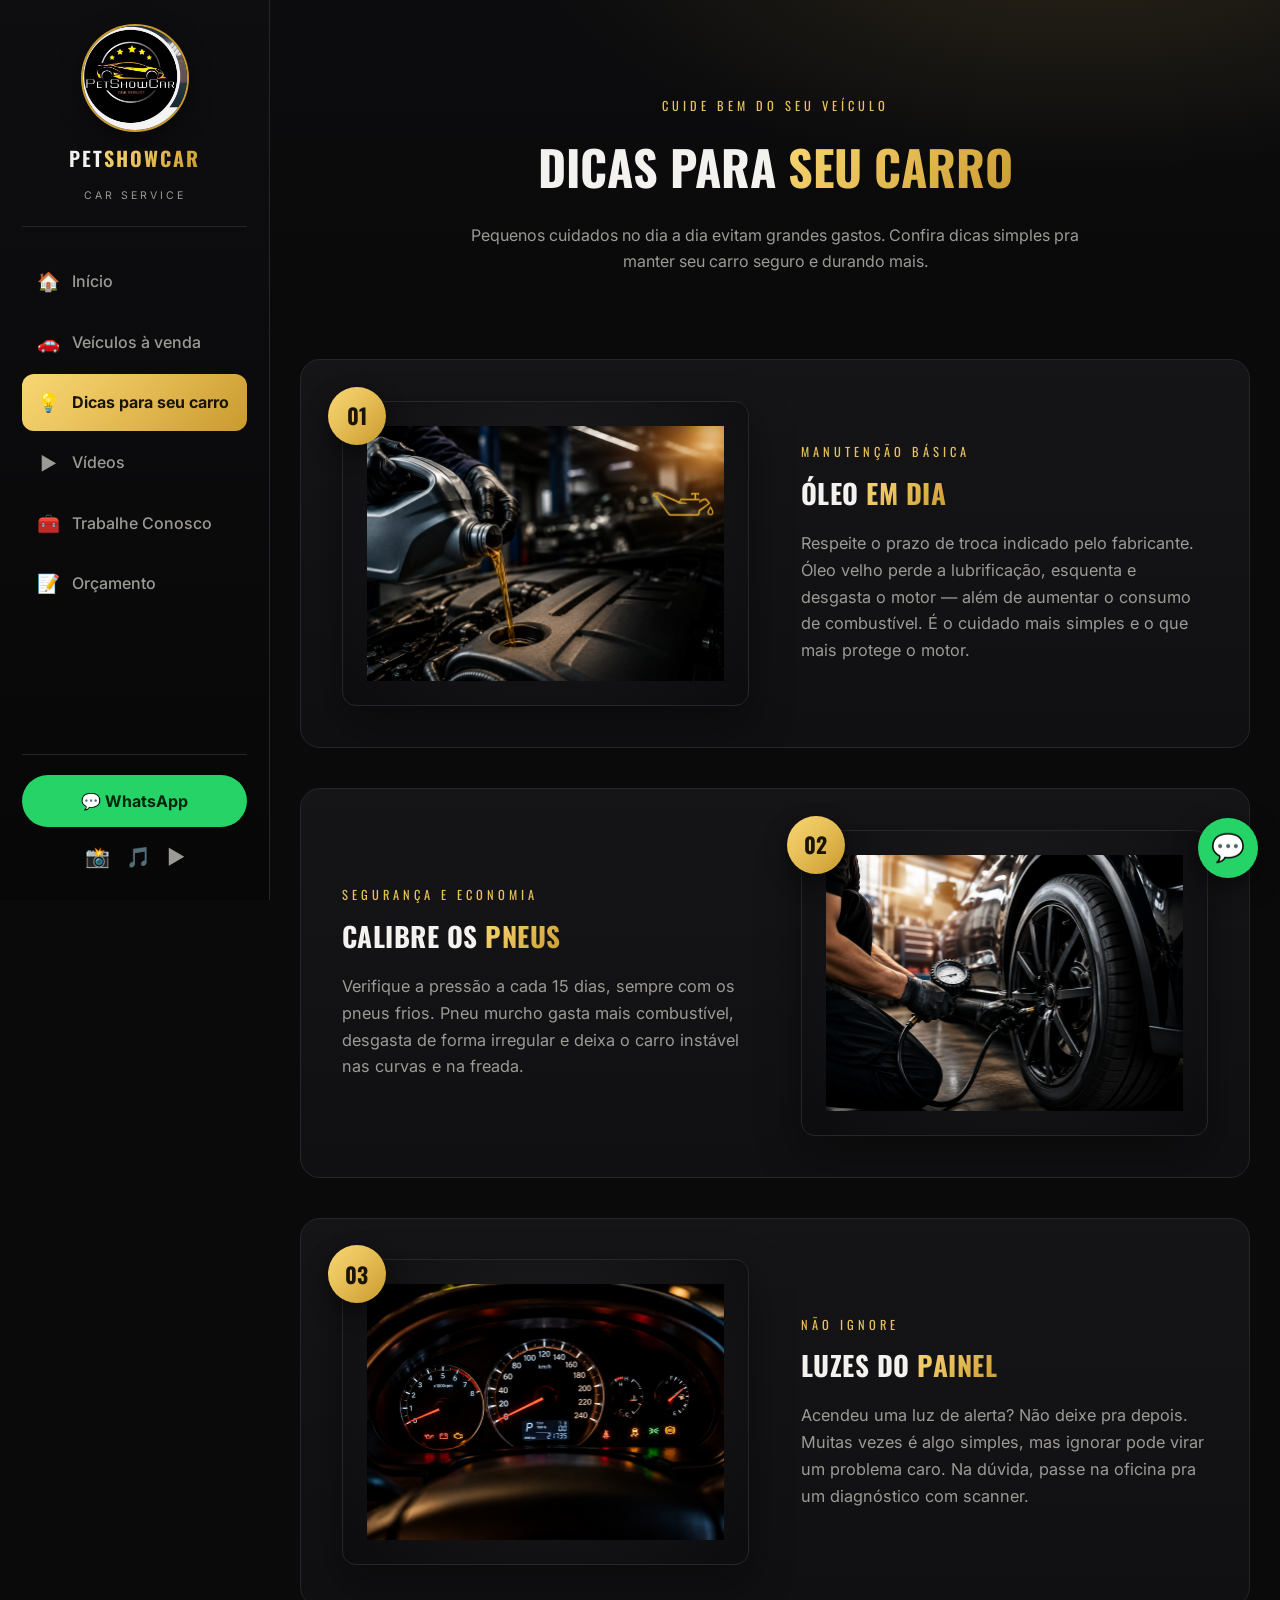
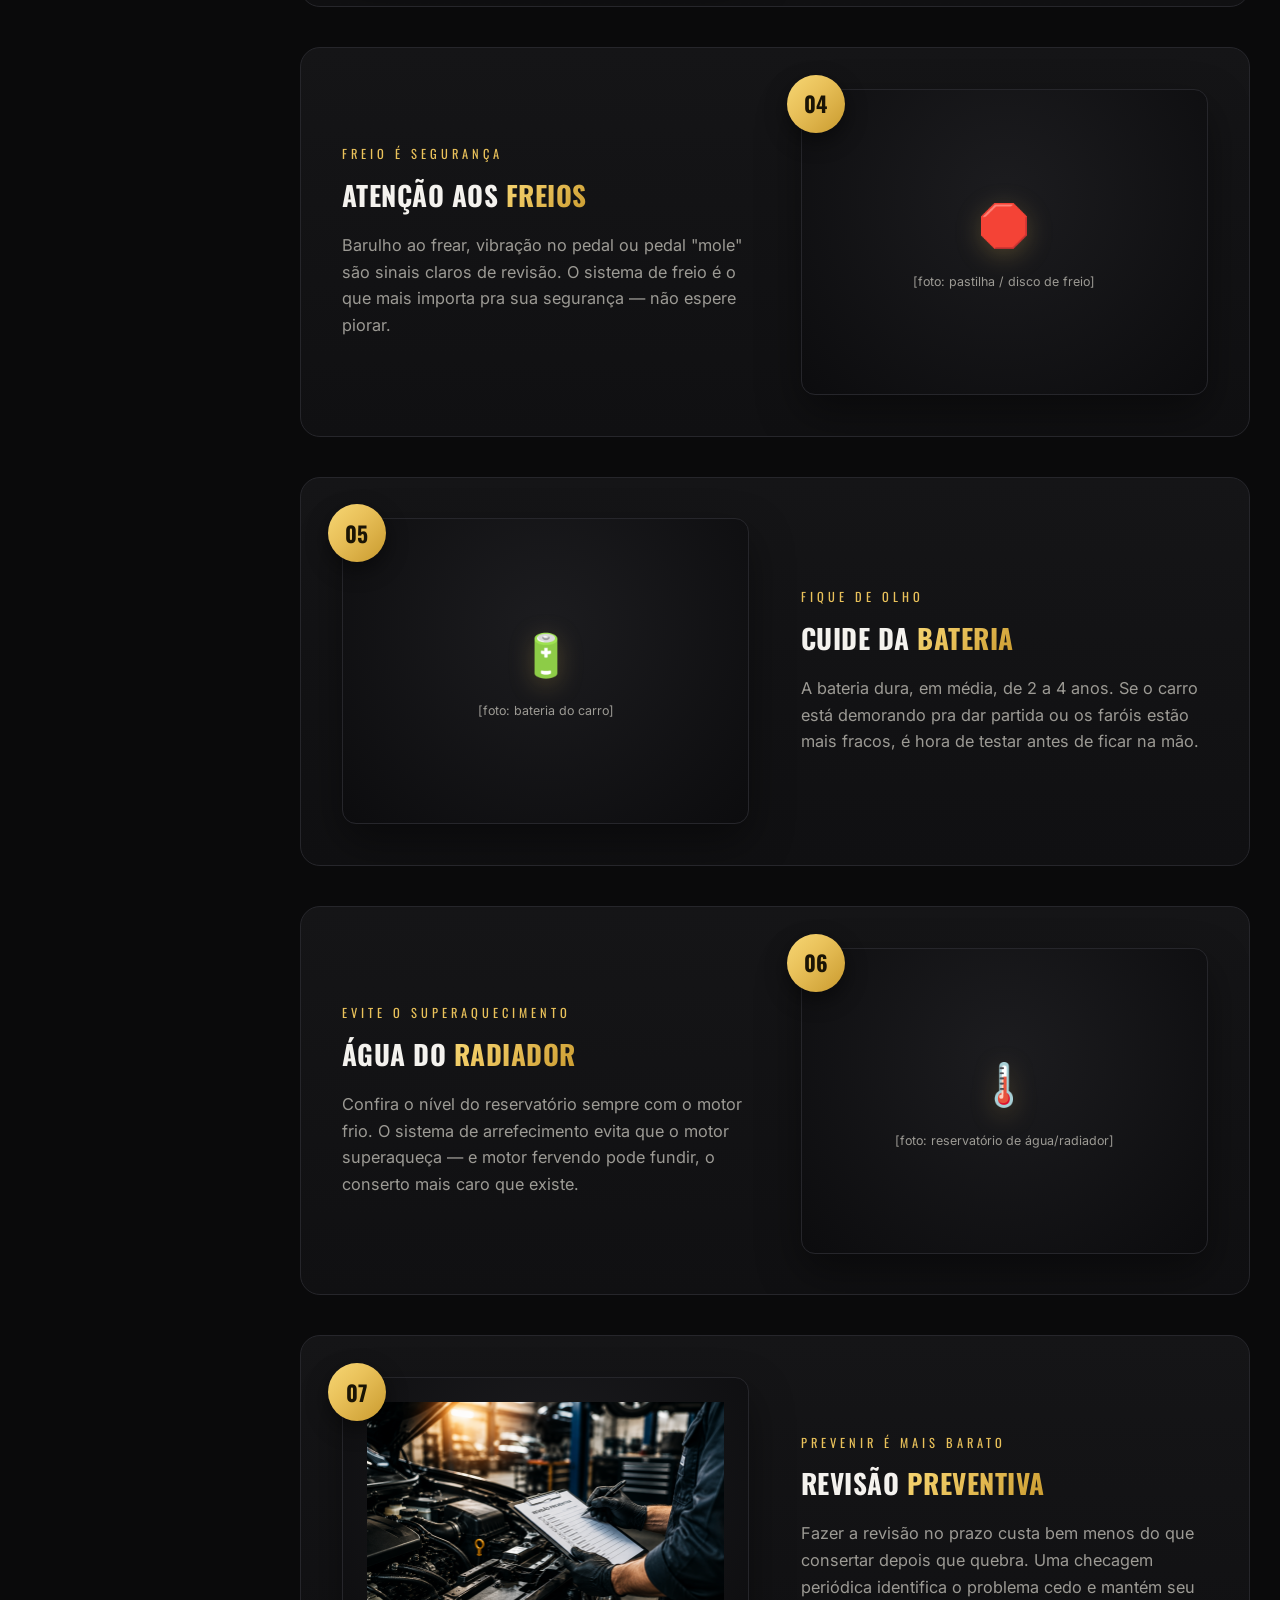
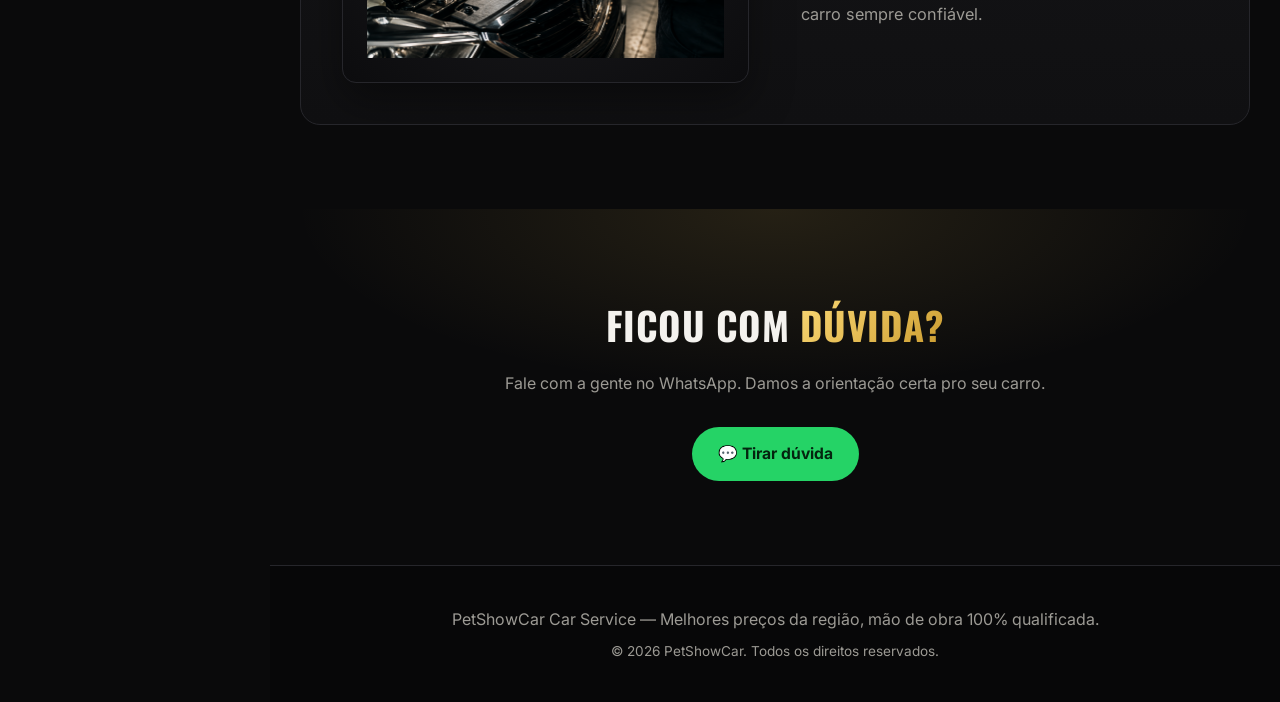
==== commit b68fa785: "adicionando veiculos a venda cliente tem carro parado e quer vender , tive a ideia de colocar uma ab" ====
--- a/dicas.html
+++ b/dicas.html
@@ -21,6 +21,7 @@
   </div>
   <nav class="side-nav">
     <a href="index.html"><span class="ic">🏠</span> Início</a>
+    <a href="veiculos.html"><span class="ic">🚗</span> Veículos à venda</a>
     <a class="active" href="dicas.html"><span class="ic">💡</span> Dicas para seu carro</a>
     <a href="videos.html"><span class="ic">▶️</span> Vídeos</a>
     <a href="trabalhe-conosco.html"><span class="ic">🧰</span> Trabalhe Conosco</a>
--- a/assets/style.css
+++ b/assets/style.css
@@ -162,6 +162,102 @@
 .schip:hover{border-color:var(--gold);color:var(--gold)}
 @media(max-width:720px){.videos{grid-template-columns:1fr}}
 
+/* ============= VÍDEOS POR PLATAFORMA (premium) ============= */
+.platform{position:relative;border-bottom:1px solid var(--line);overflow:hidden}
+.platform:last-of-type{border-bottom:0}
+.platform::before{content:"";position:absolute;top:-40px;left:50%;transform:translateX(-50%);
+  width:520px;height:260px;border-radius:50%;filter:blur(60px);opacity:.20;pointer-events:none}
+.platform.yt::before{background:#ff3b30}
+.platform.ig::before{background:linear-gradient(90deg,#f58529,#dd2a7b,#8134af)}
+.platform.tt::before{background:#25f4ee}
+.platform .container{position:relative;z-index:1}
+
+.platform-head{display:flex;flex-direction:column;align-items:center;gap:12px;text-align:center}
+.p-badge{width:66px;height:66px;border-radius:50%;display:flex;align-items:center;justify-content:center;font-size:1.7rem;
+  background:radial-gradient(circle at 50% 38%,#1e1e22,#0b0b0d);position:relative;box-shadow:0 12px 30px rgba(0,0,0,.5)}
+.p-badge::before{content:"";position:absolute;inset:-1px;border-radius:50%;padding:1px;background:var(--gold-grad);
+  -webkit-mask:linear-gradient(#000 0 0) content-box,linear-gradient(#000 0 0);-webkit-mask-composite:xor;mask-composite:exclude}
+.platform-head .eyebrow{margin-bottom:0}
+
+.vgrid-3{display:grid;grid-template-columns:repeat(3,1fr);gap:20px;margin-top:40px}
+.vgrid-3 .video-embed,.vgrid-3 .video-ph{position:relative;transition:transform .28s ease,border-color .28s ease,box-shadow .28s ease}
+.vgrid-3 .video-embed{aspect-ratio:3/2;border-radius:14px;box-shadow:0 16px 40px rgba(0,0,0,.4)}
+.vgrid-3 .video-ph::after{content:"";position:absolute;left:0;top:0;height:3px;width:100%;background:var(--gold-grad);transform:scaleX(0);transform-origin:left;transition:transform .3s ease;z-index:3}
+.vgrid-3 .video-ph:hover{box-shadow:0 22px 50px rgba(0,0,0,.5)}
+.vgrid-3 .video-ph:hover::after{transform:scaleX(1)}
+.vshort{aspect-ratio:9/16}
+.vshort.video-ph .play{width:52px;height:52px;font-size:1.2rem}
+
+/* YouTube: vídeo em destaque + 2 shorts */
+.yt-featured{max-width:720px;margin:40px auto 0}
+.yt-featured .video-embed{aspect-ratio:16/9;border-radius:14px;box-shadow:0 20px 50px rgba(0,0,0,.45)}
+.yt-shorts{display:grid;grid-template-columns:repeat(2,1fr);gap:20px;max-width:520px;margin:22px auto 0}
+.yt-shorts .video-embed{aspect-ratio:9/16;border-radius:14px;box-shadow:0 16px 40px rgba(0,0,0,.4)}
+@media(max-width:480px){.yt-shorts{grid-template-columns:1fr;max-width:300px}}
+
+.ig-embed{width:100%;aspect-ratio:3/2;border:1px solid var(--line);border-radius:14px;overflow:hidden;background:#fff;box-shadow:0 16px 40px rgba(0,0,0,.4)}
+.ig-embed iframe{width:100%;height:100%;border:0;display:block}
+
+.platform-cta{position:relative;text-align:center;margin-top:44px;max-width:620px;margin-left:auto;margin-right:auto;
+  border:1px solid var(--line);border-radius:20px;padding:clamp(26px,4vw,38px);
+  background:linear-gradient(180deg,#151517,#101012);overflow:hidden}
+.platform-cta::before{content:"";position:absolute;inset:0;background:radial-gradient(500px 160px at 50% 0,rgba(233,193,90,.12),transparent 60%);pointer-events:none}
+.platform-cta p{position:relative;color:var(--txt);font-family:'Oswald';letter-spacing:.4px;font-size:1.12rem;margin-bottom:18px}
+@media(max-width:820px){.vgrid-3{grid-template-columns:1fr 1fr}}
+@media(max-width:540px){.vgrid-3{grid-template-columns:1fr;max-width:340px;margin-left:auto;margin-right:auto}}
+
+/* ============= EXPERIÊNCIA DE VÍDEO PREMIUM ============= */
+.vframe{position:relative;border-radius:16px;overflow:hidden;border:1px solid var(--line);background:#000;
+  box-shadow:0 24px 60px rgba(0,0,0,.5);transition:transform .3s ease,border-color .3s ease,box-shadow .3s ease}
+.vframe::after{content:"";position:absolute;left:0;top:0;height:3px;width:100%;background:var(--gold-grad);transform:scaleX(0);transform-origin:left;transition:transform .35s ease;z-index:5}
+.vframe:hover{transform:translateY(-6px);border-color:var(--gold-deep);box-shadow:0 34px 84px rgba(0,0,0,.62)}
+.vframe:hover::after{transform:scaleX(1)}
+.vframe iframe{width:100%;height:100%;border:0;display:block}
+
+.vfacade{position:absolute;inset:0;width:100%;height:100%;border:0;cursor:pointer;padding:0;overflow:hidden;
+  background-size:cover;background-position:center;background-color:#0c0c0e}
+.vfacade::before{content:"";position:absolute;inset:0;background:linear-gradient(180deg,rgba(10,10,11,.2),rgba(10,10,11,.72));transition:.3s}
+.vfacade:hover::before{background:linear-gradient(180deg,rgba(10,10,11,.06),rgba(10,10,11,.58))}
+.vfacade .pbtn{position:absolute;top:50%;left:50%;transform:translate(-50%,-50%);width:70px;height:70px;border-radius:50%;
+  background:var(--gold-grad);color:#1a1405;display:flex;align-items:center;justify-content:center;font-size:1.5rem;
+  box-shadow:0 12px 32px rgba(0,0,0,.55);transition:transform .25s ease;z-index:3}
+.vfacade:hover .pbtn{transform:translate(-50%,-50%) scale(1.12)}
+.vfacade .vlabel{position:absolute;left:0;right:0;bottom:0;z-index:2;color:#fff;font-family:'Oswald';letter-spacing:.5px;
+  padding:16px 18px;font-size:.92rem;display:flex;align-items:center;gap:8px;text-align:left}
+.vfacade .badge-ig{position:absolute;top:22px;left:22px;z-index:3;font-size:1.4rem;opacity:.9}
+
+.vsection{border-bottom:1px solid var(--line)}
+.vsection:last-of-type{border-bottom:0}
+.featured{max-width:880px;margin:44px auto 0}
+.featured .vframe{aspect-ratio:16/9}
+.reels{display:grid;grid-template-columns:repeat(3,1fr);gap:24px;max-width:840px;margin:42px auto 0}
+.reels .vframe{aspect-ratio:9/16}
+@media(max-width:700px){.reels{grid-template-columns:1fr 1fr;max-width:460px}}
+@media(max-width:460px){.reels{grid-template-columns:1fr;max-width:290px}}
+.ig-posts{display:grid;grid-template-columns:repeat(2,1fr);gap:24px;max-width:640px;margin:42px auto 0}
+.ig-posts .vframe{aspect-ratio:4/5}
+@media(max-width:520px){.ig-posts{grid-template-columns:1fr;max-width:360px}}
+
+/* ================= VEÍCULOS À VENDA ================= */
+.car-grid{display:grid;grid-template-columns:repeat(3,1fr);gap:26px;margin-top:10px}
+.car-card{position:relative;background:linear-gradient(180deg,#151517,#101012);border:1px solid var(--line);border-radius:18px;overflow:hidden;transition:transform .28s ease,border-color .28s ease,box-shadow .28s ease}
+.car-card:hover{transform:translateY(-6px);border-color:var(--gold-deep);box-shadow:0 28px 64px rgba(0,0,0,.55)}
+.car-photo{position:relative;aspect-ratio:16/10;overflow:hidden;background:radial-gradient(circle at 50% 35%,#1c1c1f,#0b0b0d);display:flex;flex-direction:column;align-items:center;justify-content:center;gap:10px;color:var(--muted);text-align:center;padding:20px}
+.car-photo img{position:absolute;inset:0;width:100%;height:100%;object-fit:cover;transition:transform .45s ease}
+.car-card:hover .car-photo img{transform:scale(1.06)}
+.car-photo .ph-ic{font-size:2.4rem;filter:drop-shadow(0 6px 12px rgba(233,193,90,.25))}
+.car-photo small{font-size:.78rem}
+.car-tag{position:absolute;top:14px;left:14px;z-index:2;background:var(--gold-grad);color:#1a1405;font-family:'Oswald';font-weight:700;letter-spacing:.5px;padding:5px 13px;border-radius:20px;font-size:.72rem;box-shadow:0 6px 16px rgba(0,0,0,.4)}
+.car-body{padding:22px}
+.car-body h3{font-family:'Oswald';font-size:1.2rem;letter-spacing:.5px;margin-bottom:2px}
+.car-body .car-sub{color:var(--muted);font-size:.9rem}
+.car-specs{display:flex;flex-wrap:wrap;gap:8px 18px;margin:14px 0;color:var(--muted);font-size:.88rem}
+.car-specs span{display:inline-flex;align-items:center;gap:6px}
+.car-price{font-family:'Oswald';font-size:1.5rem;font-weight:700;background:var(--gold-grad);-webkit-background-clip:text;background-clip:text;-webkit-text-fill-color:transparent;margin-bottom:16px}
+.car-card .btn{width:100%;justify-content:center}
+@media(max-width:900px){.car-grid{grid-template-columns:1fr 1fr}}
+@media(max-width:560px){.car-grid{grid-template-columns:1fr}}
+
 /* ================= DEPOIMENTOS ================= */
 .deps{display:grid;grid-template-columns:repeat(3,1fr);gap:22px}
 .dep{background:var(--card);border:1px solid var(--line);border-radius:var(--radius);padding:28px;position:relative}
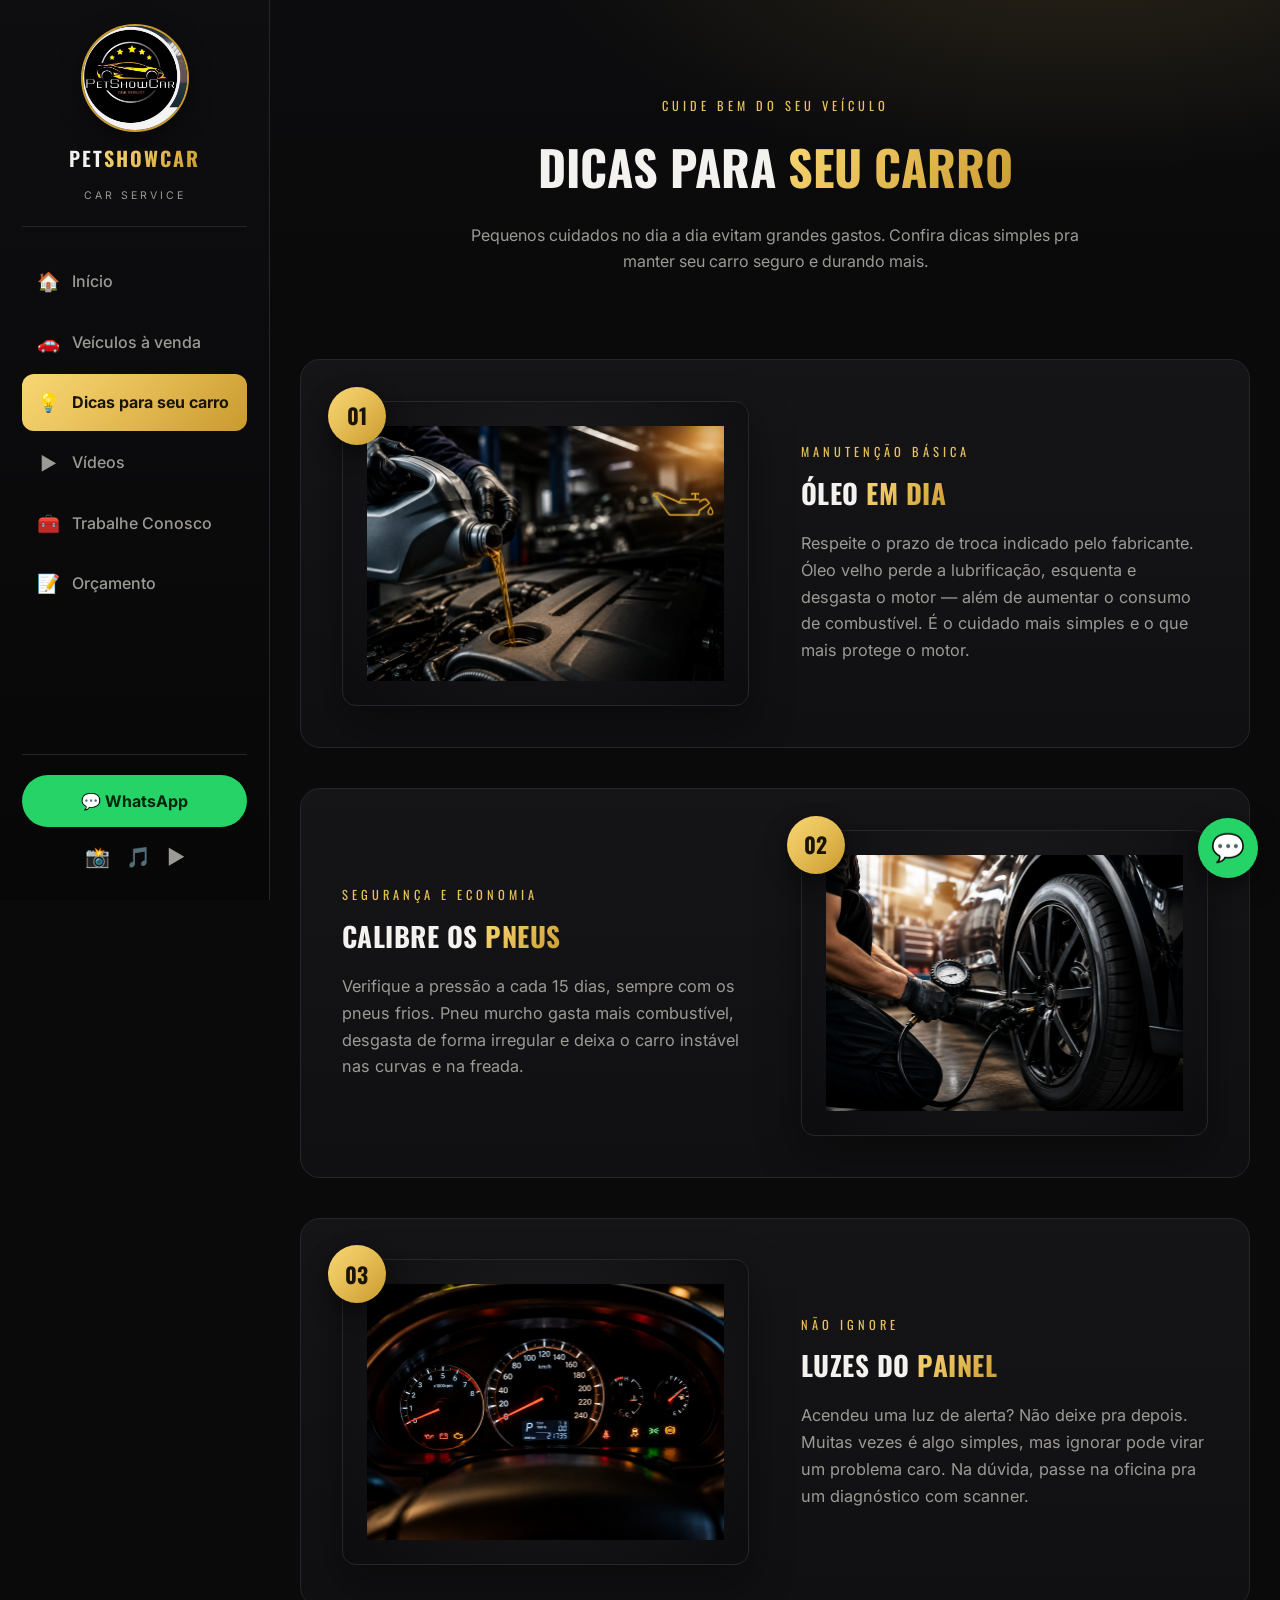
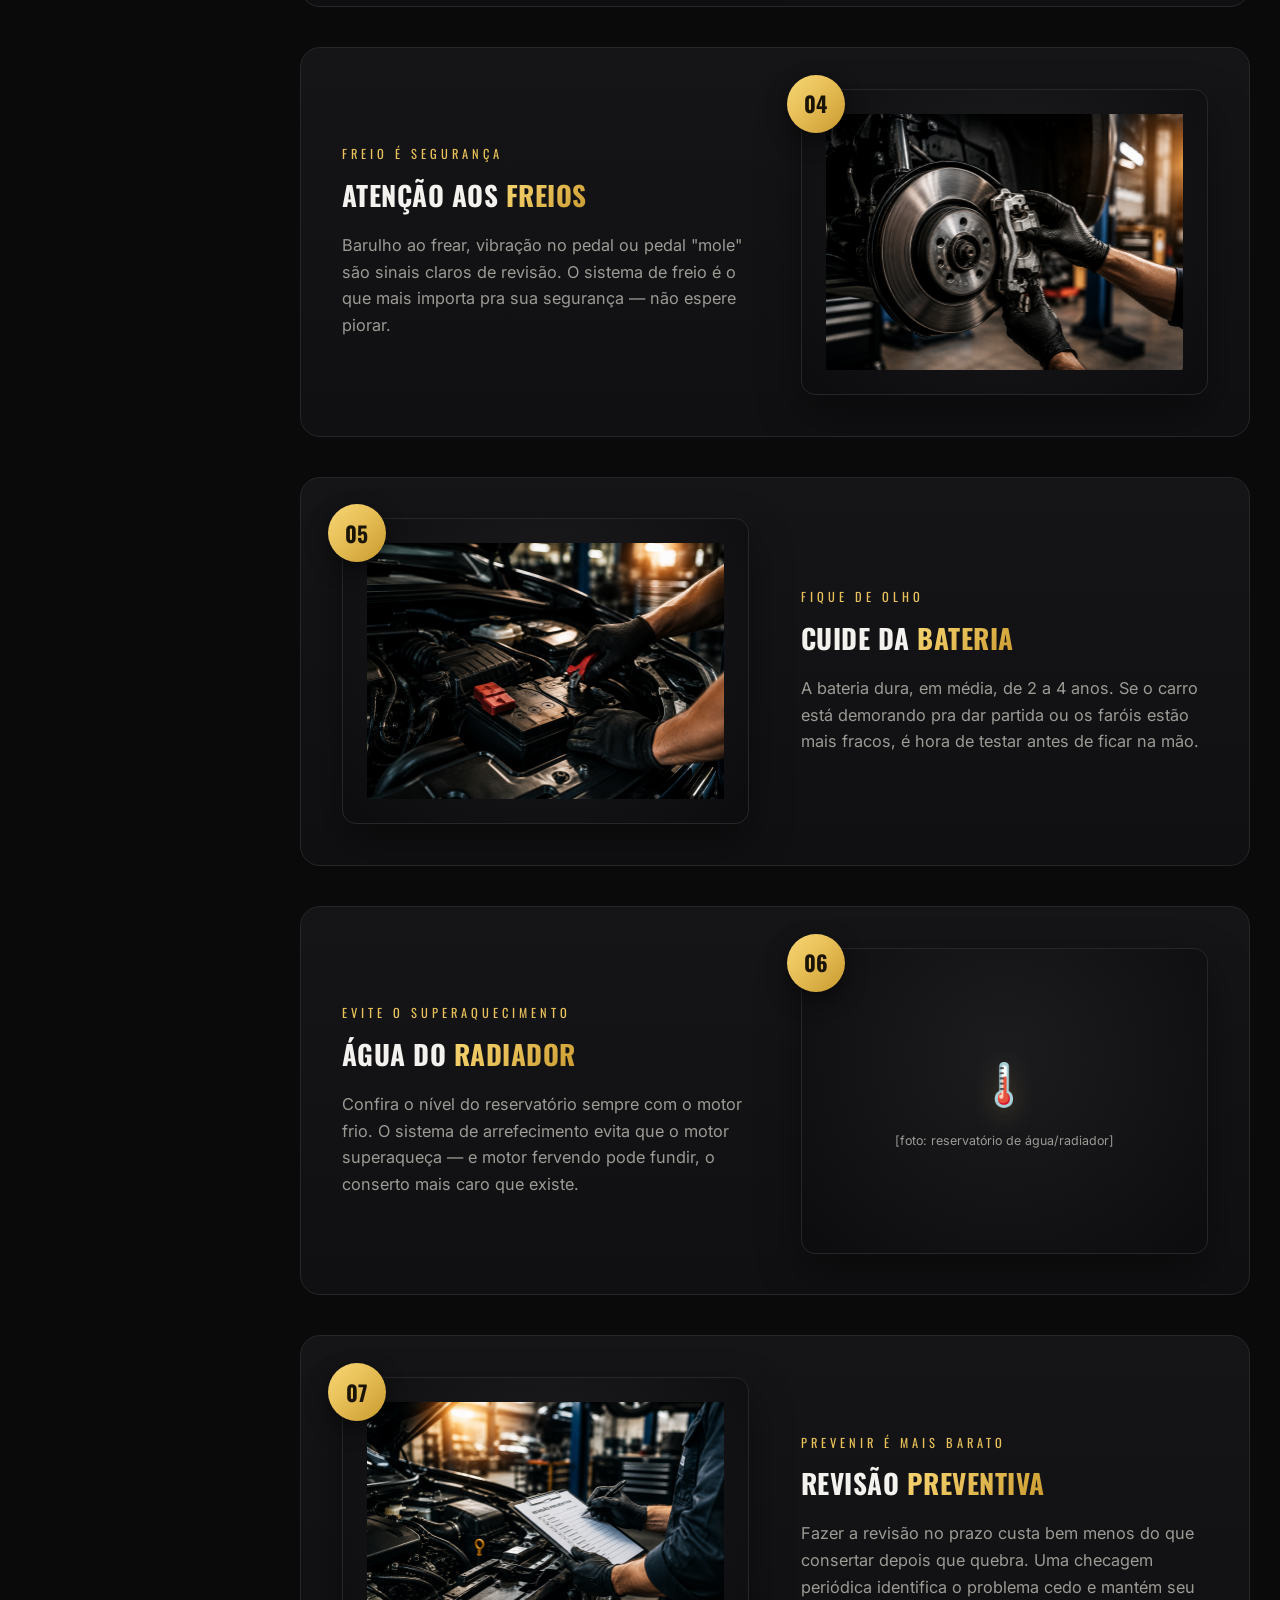
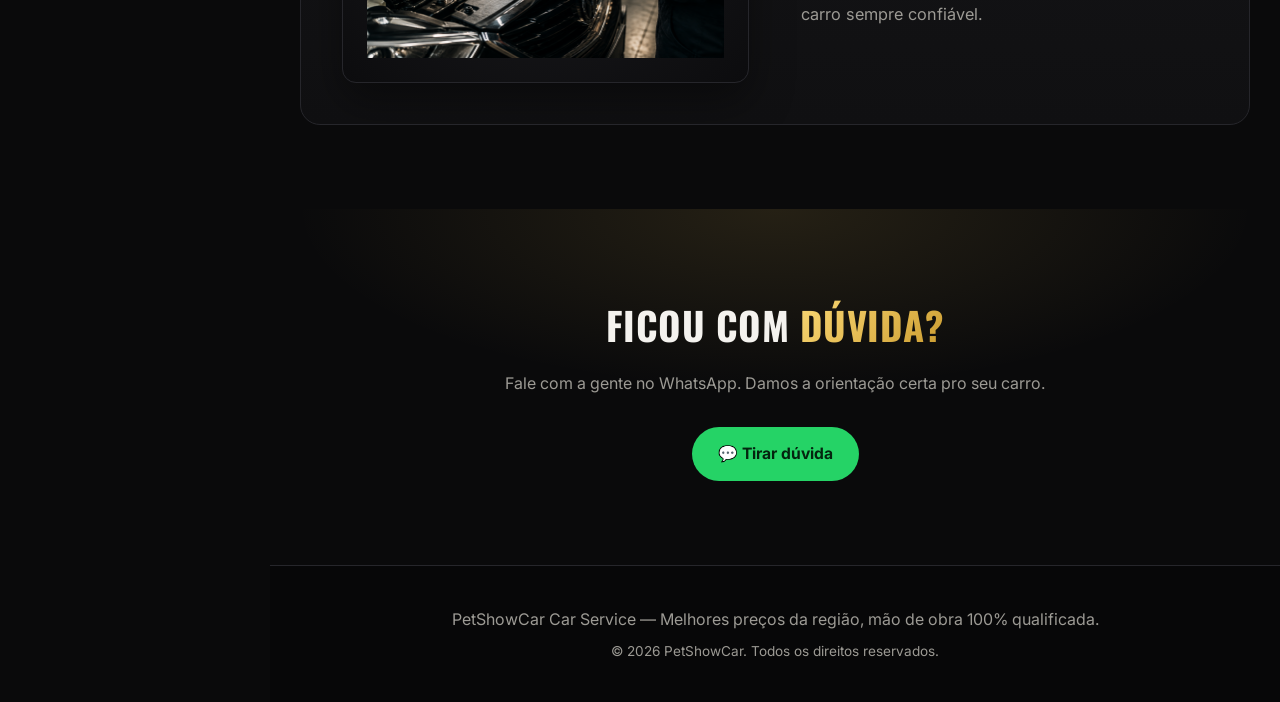
==== commit 86cad916: "imagens dicas para seu carro adicionando imagens de dicas para carro" ====
--- a/dicas.html
+++ b/dicas.html
@@ -61,7 +61,7 @@
         <div class="tip-row">
           <div class="tip-media">
             <div class="step">01</div>
-            <div class="tip-img"><img src="fotos/troca%20de%20oleo.png" alt="Troca de óleo do motor"></div>
+            <div class="tip-img"><img src="fotos/Dicas%20para%20seu%20carro/troca%20de%20oleo.png" alt="Troca de óleo do motor"></div>
           </div>
           <div class="tip-text">
             <span class="eyebrow">Manutenção básica</span>
@@ -73,7 +73,7 @@
         <div class="tip-row">
           <div class="tip-media">
             <div class="step">02</div>
-            <div class="tip-img"><img src="fotos/calibrandopneu.png" alt="Calibragem dos pneus"></div>
+            <div class="tip-img"><img src="fotos/Dicas%20para%20seu%20carro/calibrandopneu.png" alt="Calibragem dos pneus"></div>
           </div>
           <div class="tip-text">
             <span class="eyebrow">Segurança e economia</span>
@@ -85,7 +85,7 @@
         <div class="tip-row">
           <div class="tip-media">
             <div class="step">03</div>
-            <div class="tip-img"><img src="fotos/luzes%20painel.png" alt="Luzes de alerta no painel"></div>
+            <div class="tip-img"><img src="fotos/Dicas%20para%20seu%20carro/luzes%20painel.png" alt="Luzes de alerta no painel"></div>
           </div>
           <div class="tip-text">
             <span class="eyebrow">Não ignore</span>
@@ -97,7 +97,7 @@
         <div class="tip-row">
           <div class="tip-media">
             <div class="step">04</div>
-            <div class="tip-img"><span class="ph-ic">🛑</span><small>[foto: pastilha / disco de freio]</small></div>
+            <div class="tip-img"><img src="fotos/Dicas%20para%20seu%20carro/freios.png" alt="Revisão do sistema de freios"></div>
           </div>
           <div class="tip-text">
             <span class="eyebrow">Freio é segurança</span>
@@ -109,7 +109,7 @@
         <div class="tip-row">
           <div class="tip-media">
             <div class="step">05</div>
-            <div class="tip-img"><span class="ph-ic">🔋</span><small>[foto: bateria do carro]</small></div>
+            <div class="tip-img"><img src="fotos/Dicas%20para%20seu%20carro/bateria.png" alt="Verificação da bateria"></div>
           </div>
           <div class="tip-text">
             <span class="eyebrow">Fique de olho</span>
@@ -133,7 +133,7 @@
         <div class="tip-row">
           <div class="tip-media">
             <div class="step">07</div>
-            <div class="tip-img"><img src="fotos/revisaodocaroos.png" alt="Revisão preventiva na oficina"></div>
+            <div class="tip-img"><img src="fotos/Dicas%20para%20seu%20carro/revisaodocaroos.png" alt="Revisão preventiva na oficina"></div>
           </div>
           <div class="tip-text">
             <span class="eyebrow">Prevenir é mais barato</span>
--- a/assets/style.css
+++ b/assets/style.css
@@ -237,6 +237,39 @@
 .ig-posts{display:grid;grid-template-columns:repeat(2,1fr);gap:24px;max-width:640px;margin:42px auto 0}
 .ig-posts .vframe{aspect-ratio:4/5}
 @media(max-width:520px){.ig-posts{grid-template-columns:1fr;max-width:360px}}
+.two-videos{display:grid;grid-template-columns:repeat(2,1fr);gap:26px;max-width:920px;margin:44px auto 0}
+.two-videos .vframe{aspect-ratio:16/9}
+@media(max-width:700px){.two-videos{grid-template-columns:1fr;max-width:540px}}
+.video-actions{display:flex;gap:16px;justify-content:center;flex-wrap:wrap;margin-top:44px}
+
+/* ===== Carrossel de Reels ===== */
+.reel-carousel{position:relative;margin-top:40px}
+.reel-track{display:flex;gap:20px;overflow-x:auto;scroll-snap-type:x mandatory;scroll-behavior:smooth;padding:6px 2px 14px;scrollbar-width:none;-ms-overflow-style:none}
+.reel-track::-webkit-scrollbar{display:none}
+.reel-track > *{flex:0 0 auto;width:236px;scroll-snap-align:start}
+.reel-track .vframe{aspect-ratio:9/16;width:236px}
+.carousel-arrow{position:absolute;top:50%;transform:translateY(-50%);width:48px;height:48px;border-radius:50%;
+  border:1px solid var(--gold-deep);background:rgba(10,10,11,.82);color:var(--gold);font-size:1.2rem;cursor:pointer;
+  z-index:6;display:flex;align-items:center;justify-content:center;transition:.2s;box-shadow:0 8px 22px rgba(0,0,0,.5)}
+.carousel-arrow:hover{background:var(--gold-grad);color:#1a1405;border-color:transparent}
+.carousel-arrow.prev{left:-8px}
+.carousel-arrow.next{right:-8px}
+.reel-more{aspect-ratio:4/5;border-radius:16px;border:1px solid var(--gold-deep);
+  background:linear-gradient(180deg,#17150f,#0e0e10);display:flex;flex-direction:column;align-items:center;justify-content:center;
+  text-align:center;padding:26px 20px;transition:transform .28s ease,box-shadow .28s ease}
+.reel-more:hover{transform:translateY(-6px);box-shadow:0 28px 62px rgba(0,0,0,.55)}
+.reel-more .rm-ic{font-size:2.4rem;margin-bottom:12px}
+.reel-more h3{font-family:'Oswald';letter-spacing:.5px;font-size:1.15rem;margin-bottom:6px}
+.reel-more p{color:var(--muted);font-size:.88rem;margin-bottom:18px}
+.ig-card{position:relative;aspect-ratio:4/5;border-radius:16px;overflow:hidden;border:1px solid var(--line);display:block;background:#0b0b0d;transition:transform .28s ease,border-color .28s ease,box-shadow .28s ease}
+.ig-card:hover{transform:translateY(-6px);border-color:var(--gold-deep);box-shadow:0 24px 54px rgba(0,0,0,.5)}
+.ig-card .ig-bg{position:absolute;inset:0;width:100%;height:100%;object-fit:cover;filter:blur(24px) brightness(.45);transform:scale(1.2);z-index:0}
+.ig-card .ig-fg{position:absolute;inset:0;width:100%;height:100%;object-fit:contain;z-index:1}
+.ig-card::after{content:"";position:absolute;left:0;top:0;height:3px;width:100%;background:var(--gold-grad);transform:scaleX(0);transform-origin:left;transition:transform .35s ease;z-index:3}
+.ig-card:hover::after{transform:scaleX(1)}
+.ig-card .badge-ig{position:absolute;top:14px;left:14px;font-size:1.2rem;z-index:2;filter:drop-shadow(0 2px 5px rgba(0,0,0,.7))}
+.ig-card .vlabel{position:absolute;left:0;right:0;bottom:0;z-index:2;color:#fff;font-family:'Oswald';letter-spacing:.5px;padding:14px 16px;font-size:.85rem;background:linear-gradient(180deg,transparent,rgba(10,10,11,.78))}
+@media(max-width:520px){.reel-track > *,.reel-track .vframe{width:190px}.carousel-arrow{width:42px;height:42px}}
 
 /* ================= VEÍCULOS À VENDA ================= */
 .car-grid{display:grid;grid-template-columns:repeat(3,1fr);gap:26px;margin-top:10px}
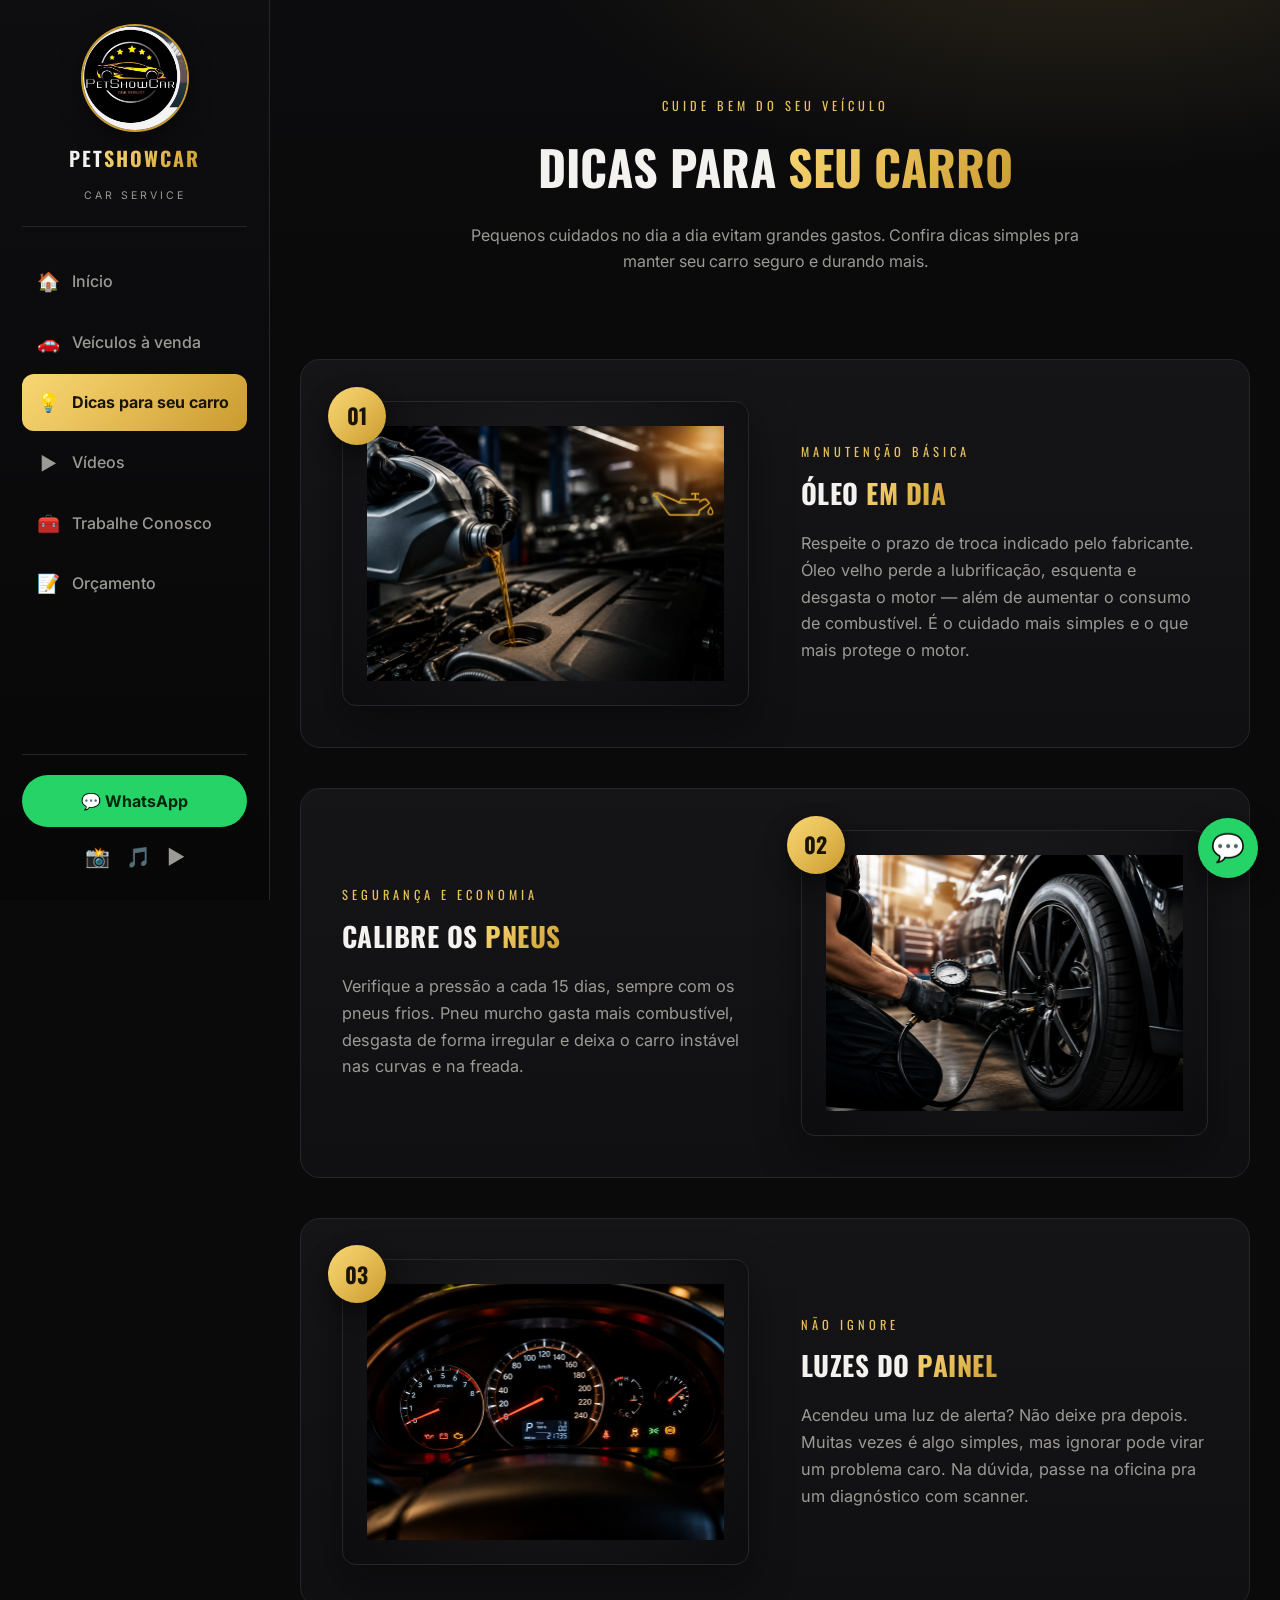
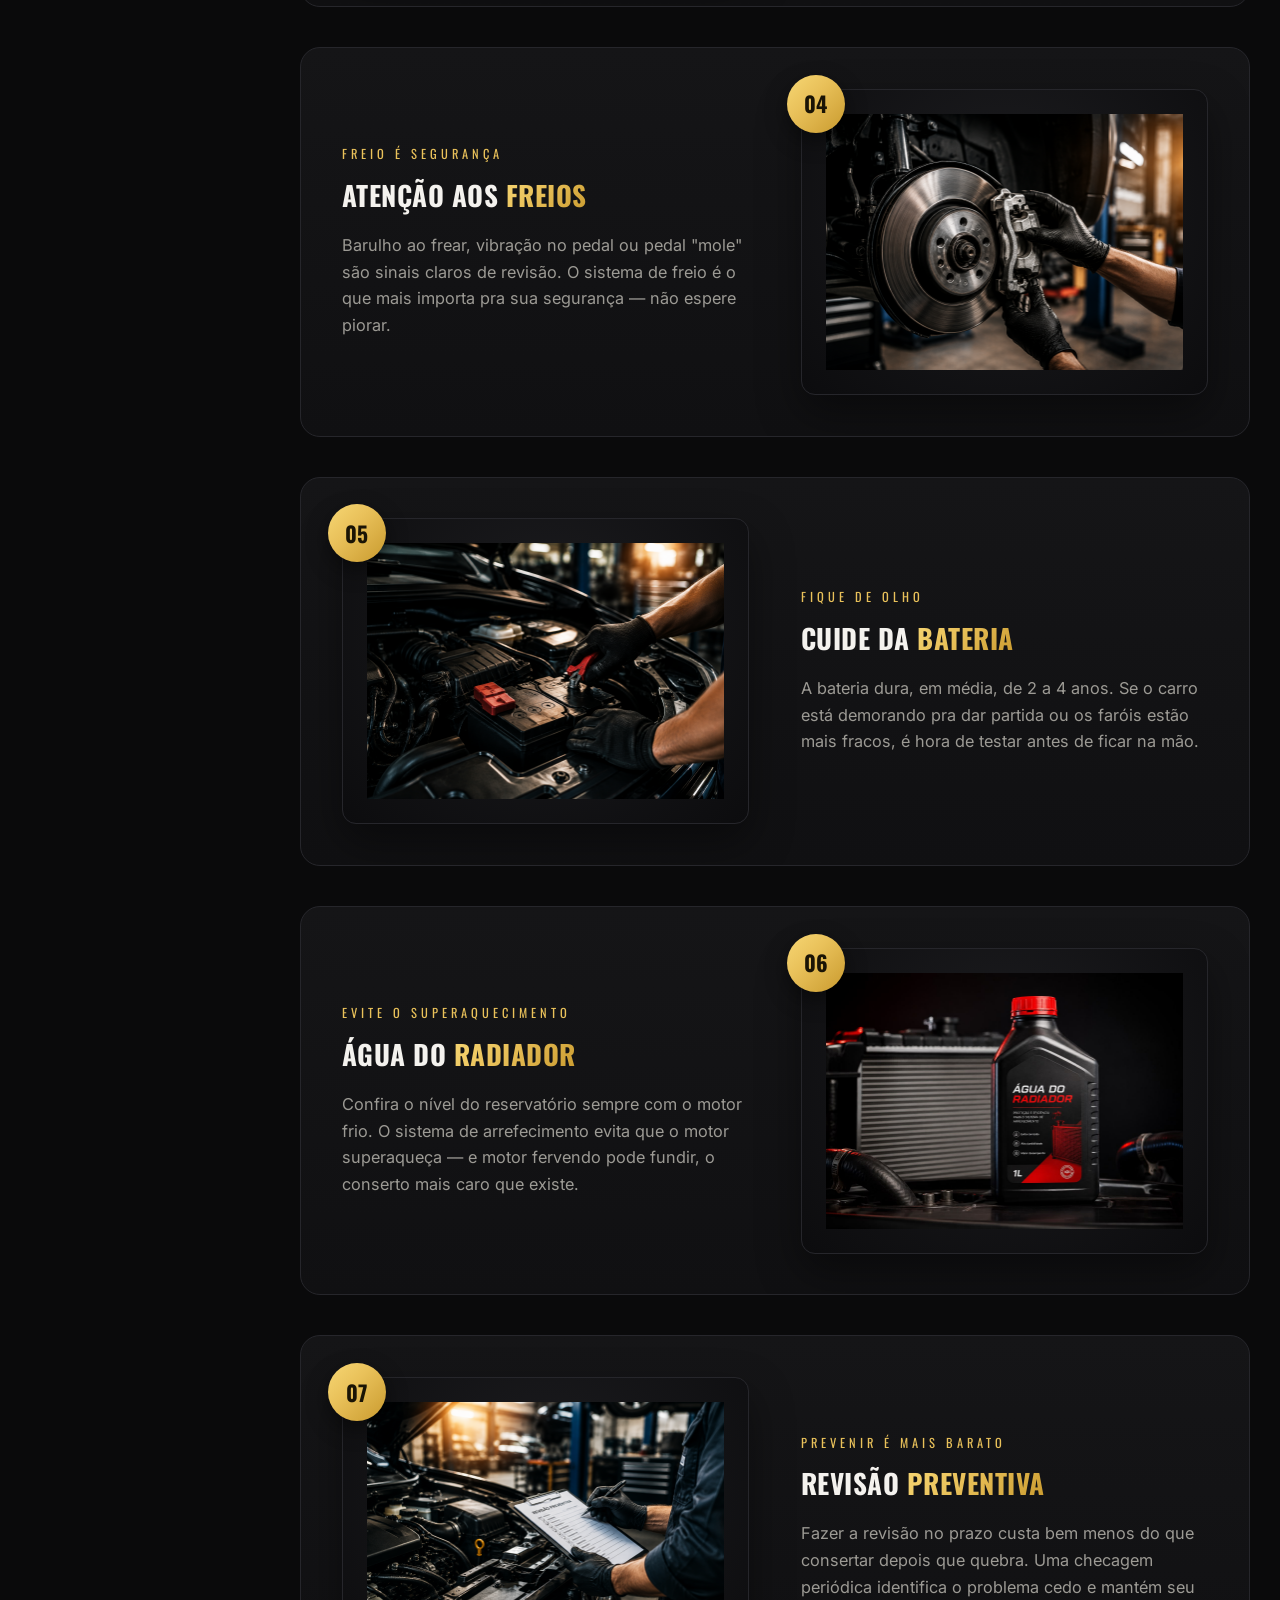
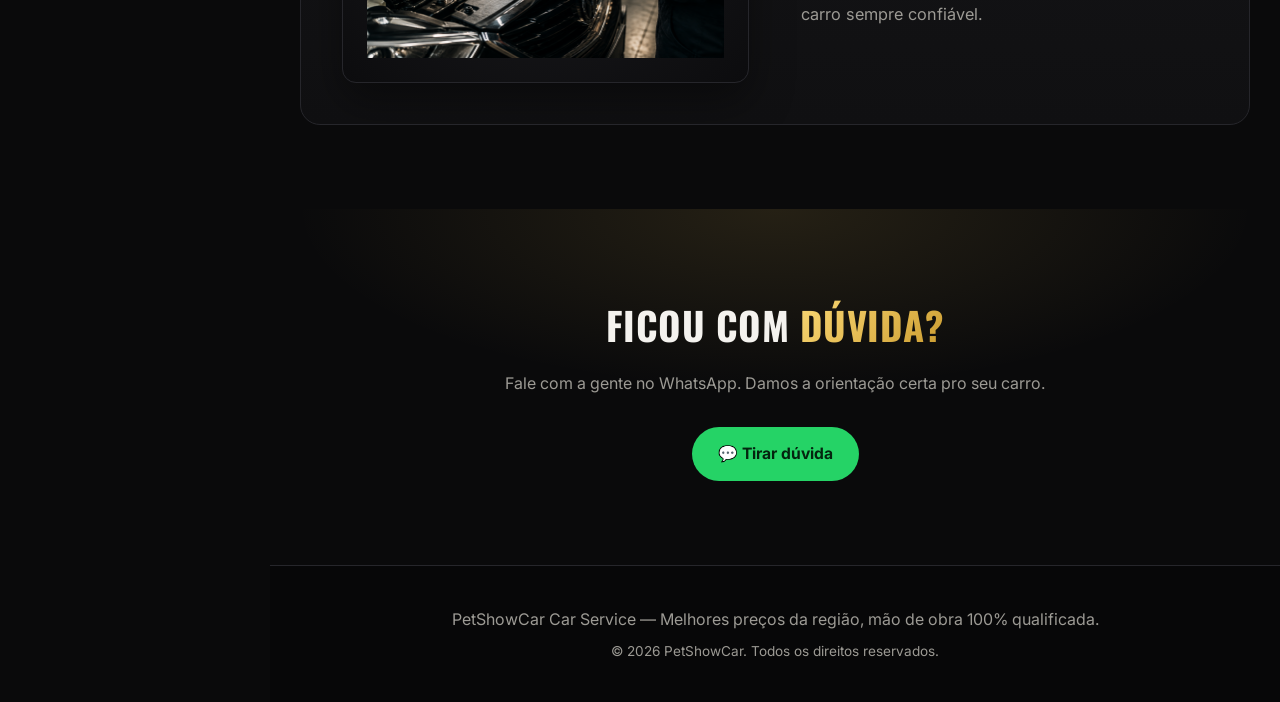
==== commit 510573d8: "dicas para seu carro adicionando a ultima foto que faltava" ====
--- a/dicas.html
+++ b/dicas.html
@@ -121,7 +121,7 @@
         <div class="tip-row">
           <div class="tip-media">
             <div class="step">06</div>
-            <div class="tip-img"><span class="ph-ic">🌡️</span><small>[foto: reservatório de água/radiador]</small></div>
+            <div class="tip-img"><img src="fotos/Dicas%20para%20seu%20carro/agua%20do%20radiador.jpeg" alt="Verificação da água do radiador"></div>
           </div>
           <div class="tip-text">
             <span class="eyebrow">Evite o superaquecimento</span>
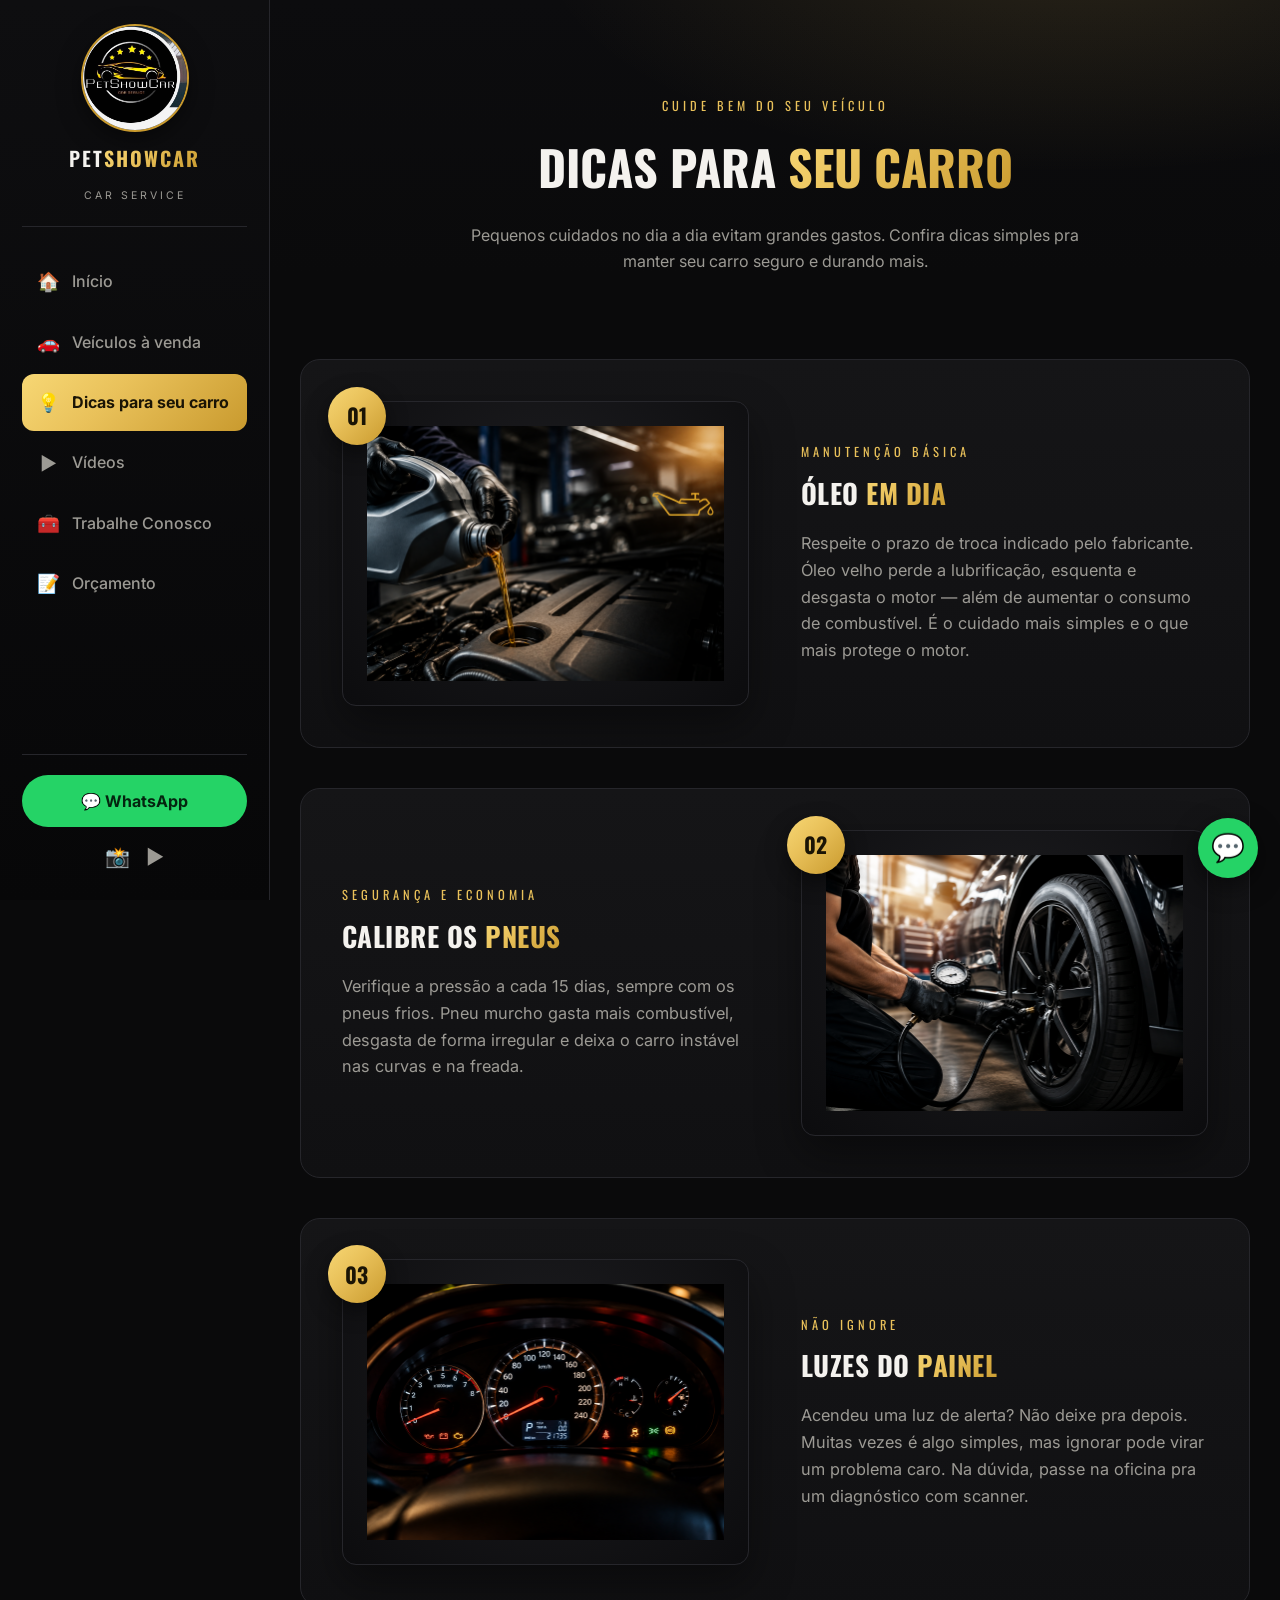
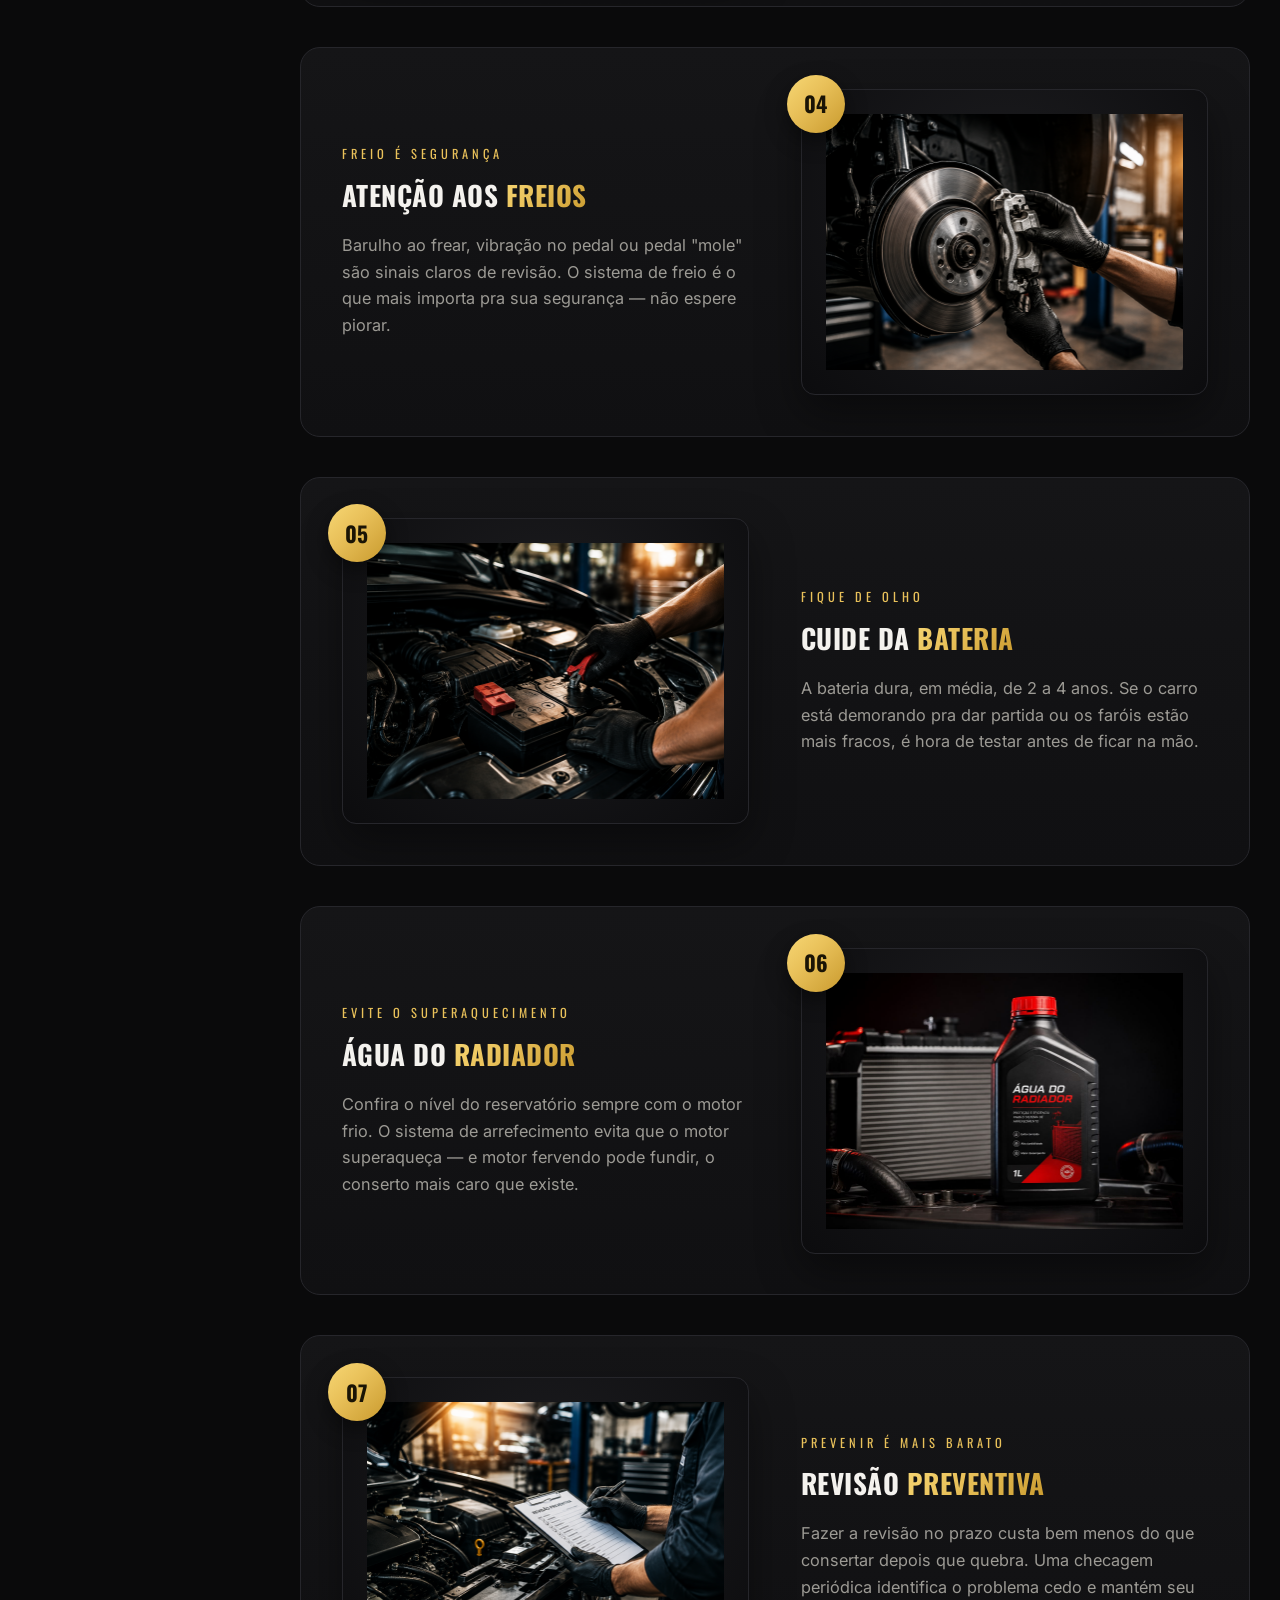
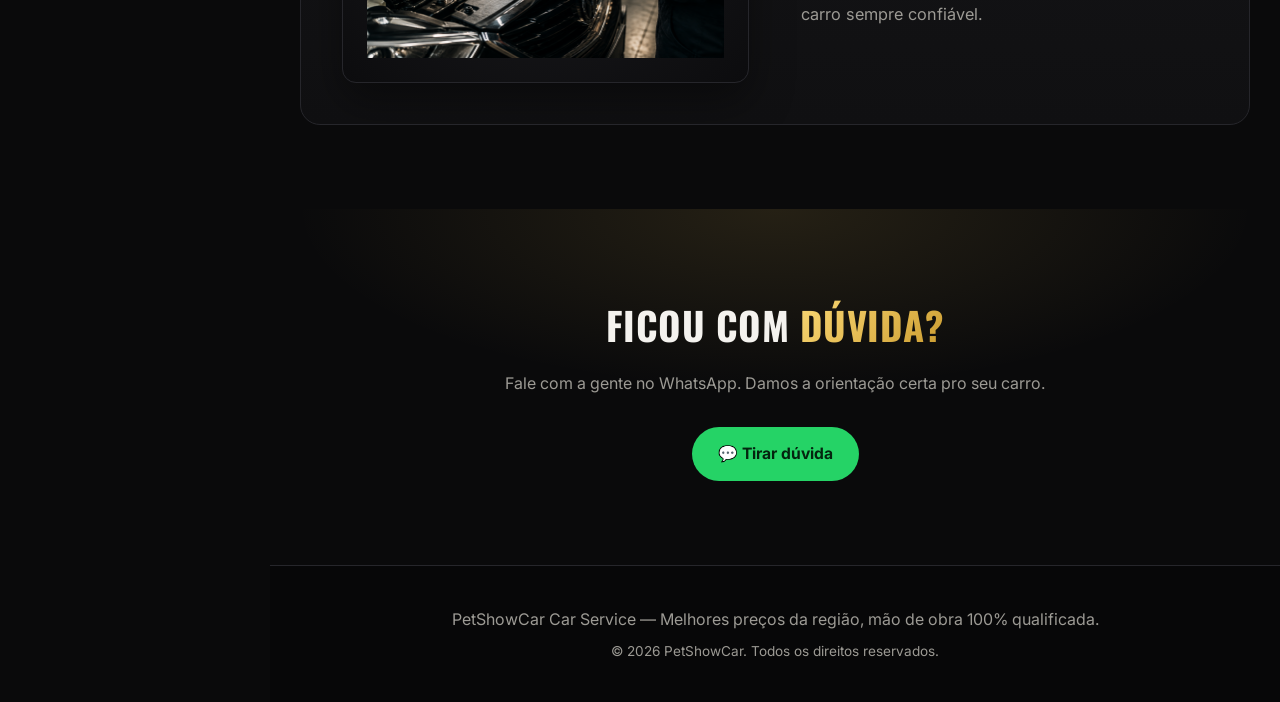
==== commit b8f37e06: "menu lateral tirando informações de redes sociacias para ficar mais limpo" ====
--- a/dicas.html
+++ b/dicas.html
@@ -31,7 +31,6 @@
     <a class="side-wpp" data-wpp data-msg="Olá! Vim pelo site e quero um orçamento.">💬 WhatsApp</a>
     <div class="side-social">
       <a href="https://www.instagram.com/petshowcar/" target="_blank" title="Instagram">📸</a>
-      <a href="https://www.tiktok.com/@petshowcar" target="_blank" title="TikTok">🎵</a>
       <a href="https://www.youtube.com/channel/UCSHwjOTjkbg80PvMPB7cNIg" target="_blank" title="YouTube">▶️</a>
     </div>
   </div>
--- a/assets/style.css
+++ b/assets/style.css
@@ -82,6 +82,12 @@
 .hero h1{font-size:clamp(2.1rem,6vw,3.4rem);line-height:1.05;margin-bottom:20px}
 .hero p{color:var(--muted);font-size:1.1rem;margin-bottom:32px;max-width:520px}
 .hero-cta{display:flex;gap:14px;flex-wrap:wrap}
+.hero-rating{display:inline-flex;align-items:center;gap:9px;margin-top:26px;background:rgba(233,193,90,.08);border:1px solid var(--gold-deep);border-radius:40px;padding:9px 18px;transition:.2s}
+.hero-rating:hover{background:rgba(233,193,90,.16)}
+.hero-rating .stars{color:var(--gold2);letter-spacing:2px}
+.hero-rating b{font-family:'Oswald';color:var(--gold2);font-size:1.1rem}
+.hero-rating span{color:var(--muted);font-size:.9rem}
+@media(max-width:820px){.hero-rating{margin-left:auto;margin-right:auto}}
 .hero-visual{display:flex;justify-content:center}
 .badge-logo{position:relative;width:320px;max-width:100%;aspect-ratio:1;border-radius:50%;
   background:radial-gradient(circle at 50% 40%,#1c1c1f,#0a0a0b 72%);border:1px solid var(--line);
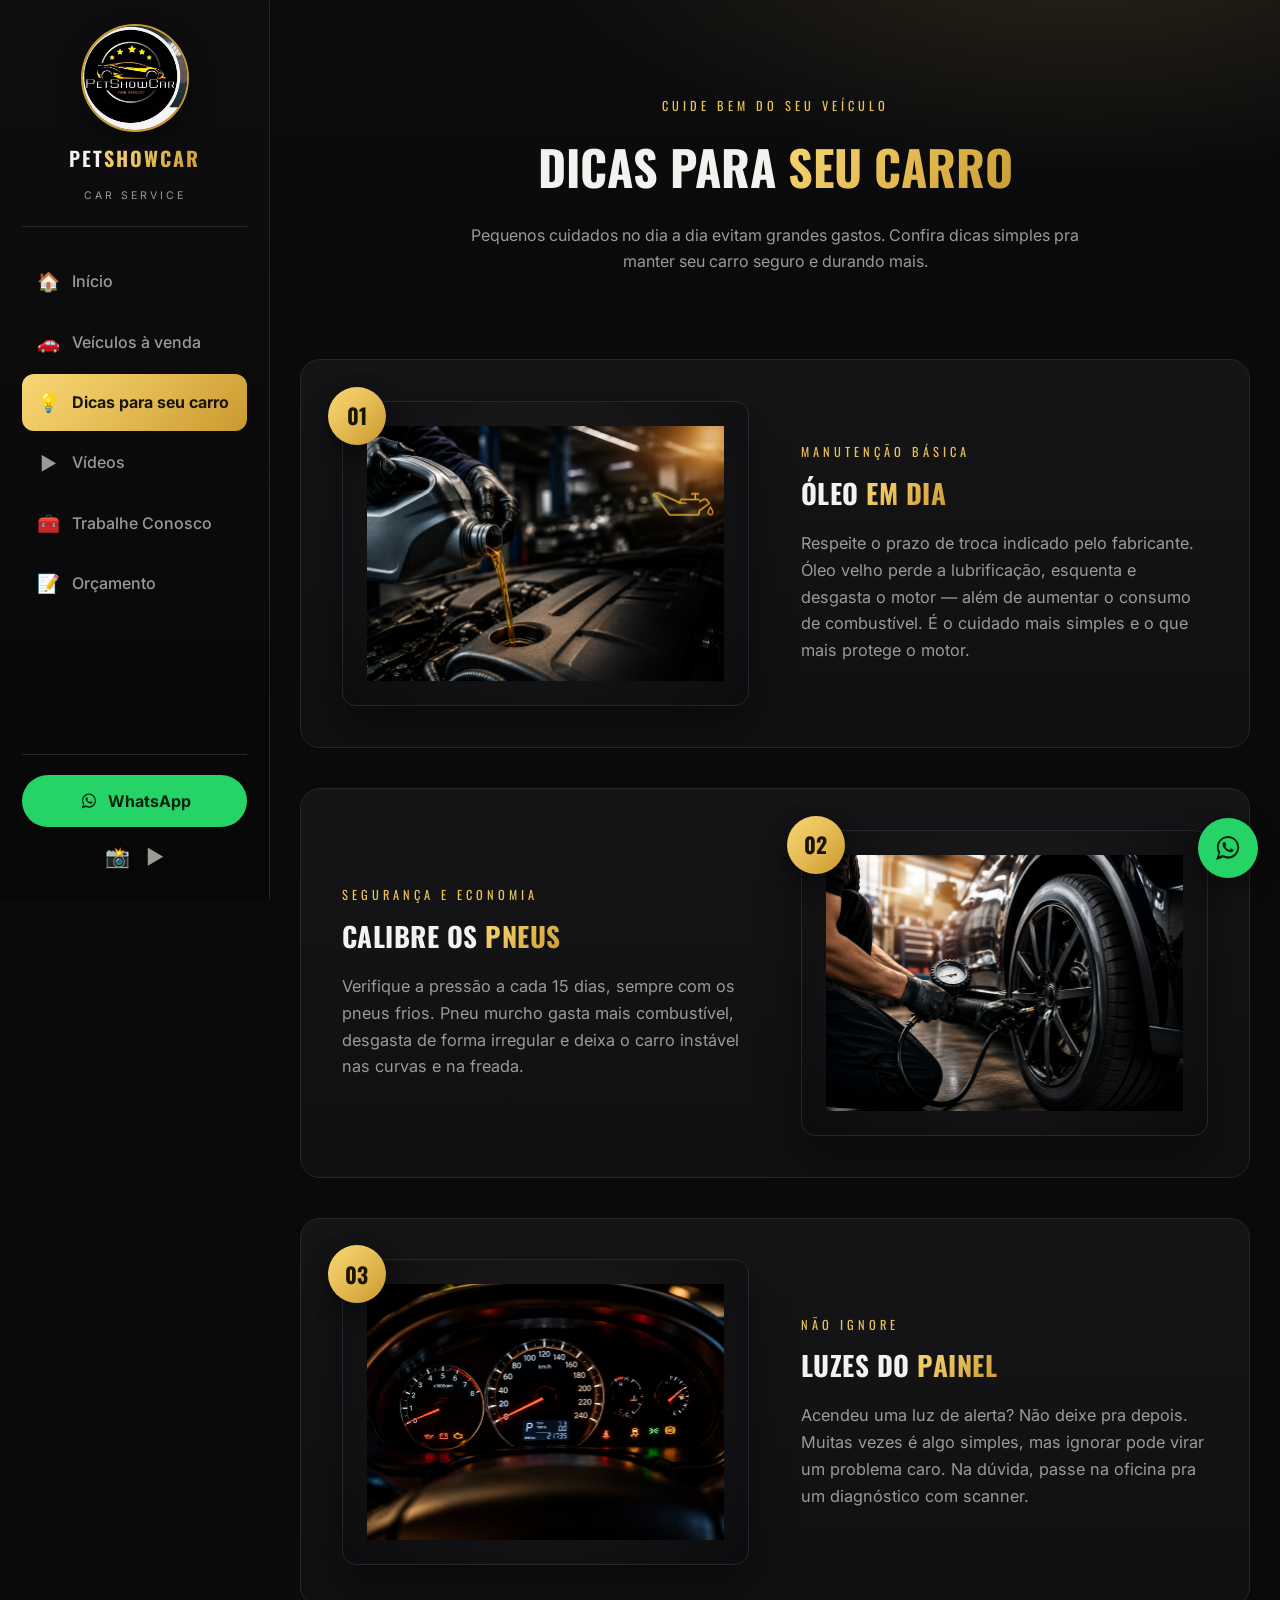
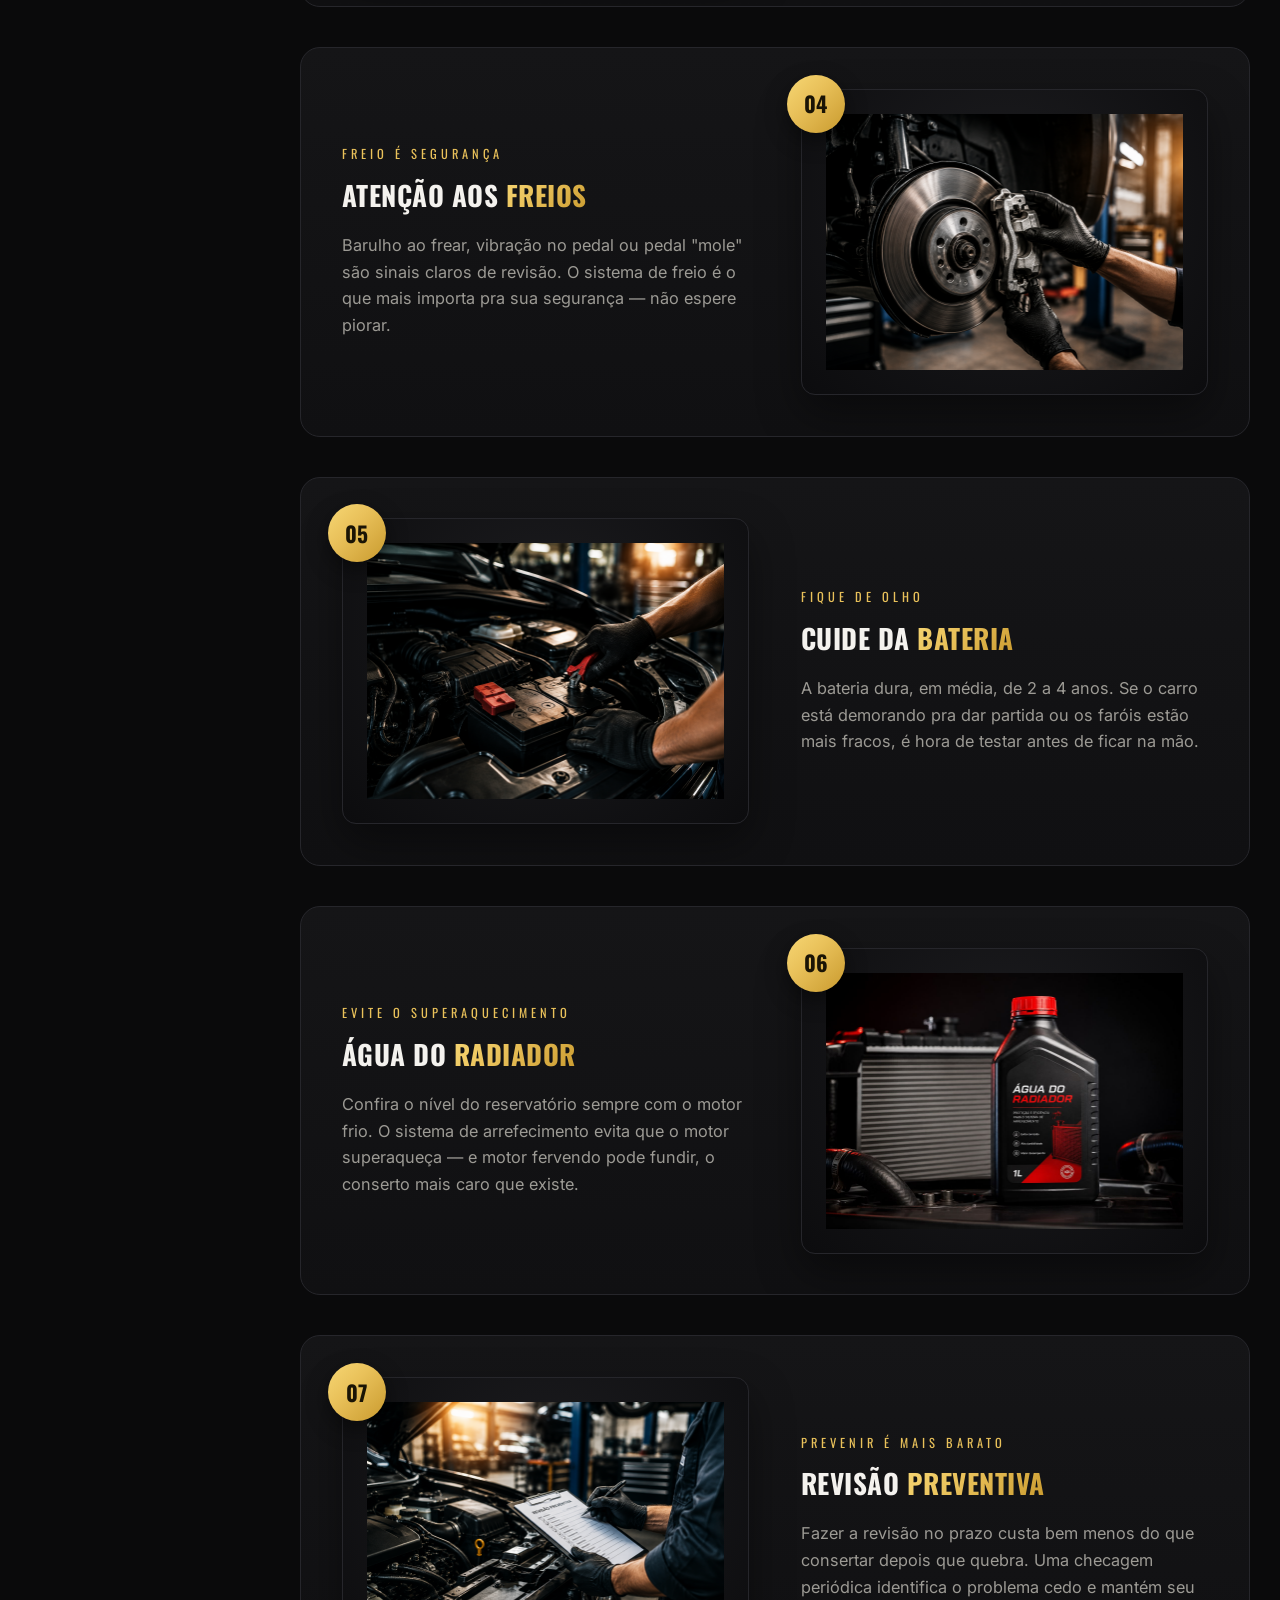
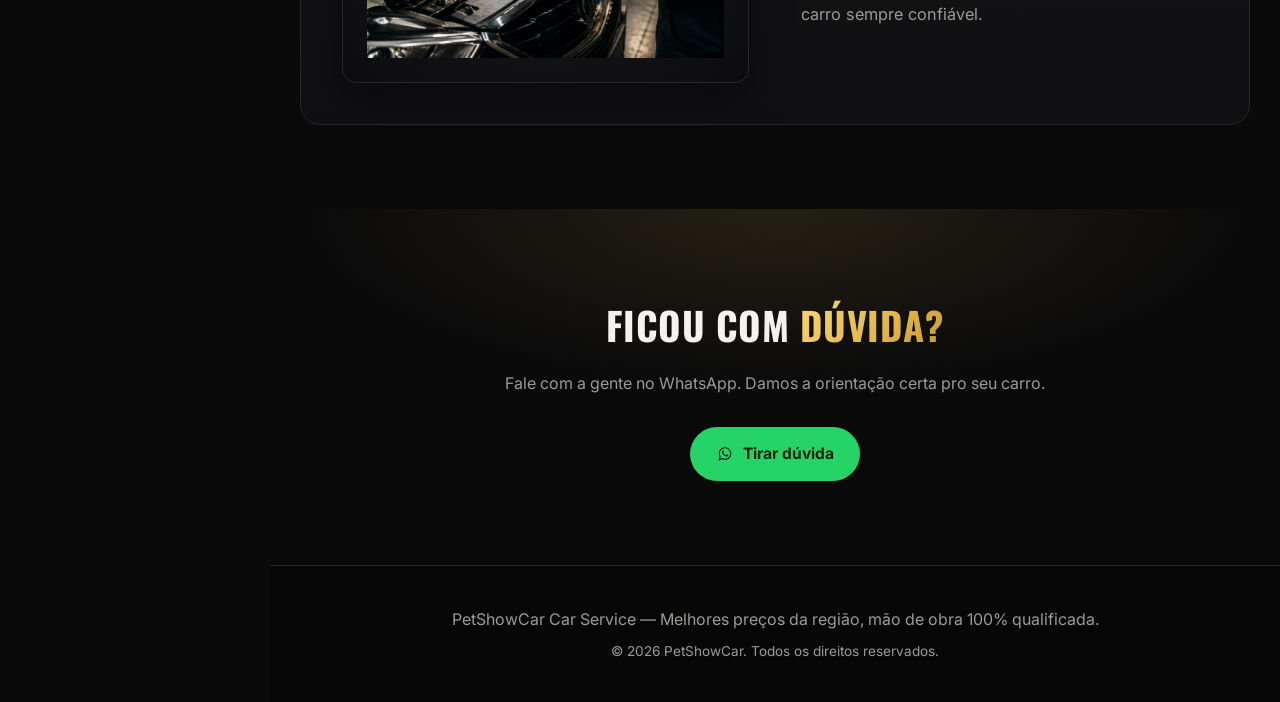
==== commit 55c4e1ab: "botão de whatzap modificando botão de whatzap , semelhança com wwp melhorada." ====
--- a/dicas.html
+++ b/dicas.html
@@ -28,7 +28,7 @@
     <a href="orcamento.html"><span class="ic">📝</span> Orçamento</a>
   </nav>
   <div class="side-foot">
-    <a class="side-wpp" data-wpp data-msg="Olá! Vim pelo site e quero um orçamento.">💬 WhatsApp</a>
+    <a class="side-wpp" data-wpp data-msg="Olá! Vim pelo site e quero um orçamento."><i class="wpp-ico"></i>WhatsApp</a>
     <div class="side-social">
       <a href="https://www.instagram.com/petshowcar/" target="_blank" title="Instagram">📸</a>
       <a href="https://www.youtube.com/channel/UCSHwjOTjkbg80PvMPB7cNIg" target="_blank" title="YouTube">▶️</a>
@@ -149,7 +149,7 @@
     <div class="container">
       <h2>Ficou com <span class="g">dúvida?</span></h2>
       <p>Fale com a gente no WhatsApp. Damos a orientação certa pro seu carro.</p>
-      <a class="btn btn-wpp" data-wpp data-msg="Olá! Tenho uma dúvida sobre a manutenção do meu carro.">💬 Tirar dúvida</a>
+      <a class="btn btn-wpp" data-wpp data-msg="Olá! Tenho uma dúvida sobre a manutenção do meu carro."><i class="wpp-ico"></i>Tirar dúvida</a>
     </div>
   </section>
 
@@ -160,7 +160,7 @@
 
 </main>
 
-<a class="float" data-wpp data-msg="Olá! Vim pelo site e quero um orçamento." aria-label="WhatsApp">💬</a>
+<a class="float" data-wpp data-msg="Olá! Vim pelo site e quero um orçamento." aria-label="WhatsApp"><i class="wpp-ico"></i></a>
 <script src="assets/site.js"></script>
 </body>
 </html>
--- a/assets/style.css
+++ b/assets/style.css
@@ -61,6 +61,9 @@
 .sub{text-align:center;color:var(--muted);max-width:640px;margin:14px auto 48px;font-size:1.02rem}
 
 .btn{display:inline-flex;align-items:center;gap:9px;font-weight:700;padding:14px 26px;border-radius:44px;transition:.25s;font-size:.98rem;border:0;cursor:pointer;font-family:'Inter',sans-serif}
+.wpp-ico{display:inline-block;width:1.2em;height:1.2em;vertical-align:-.2em;background-color:currentColor;-webkit-mask:url(whatsapp.svg) center/contain no-repeat;mask:url(whatsapp.svg) center/contain no-repeat}
+.float .wpp-ico{width:32px;height:32px}
+.side-wpp .wpp-ico{width:1.25em;height:1.25em}
 .btn-wpp{background:var(--wpp);color:#04240f}
 .btn-wpp:hover{transform:translateY(-2px);box-shadow:0 10px 26px rgba(37,211,102,.32)}
 .btn-gold{background:var(--gold-grad);color:#211a08}
@@ -297,6 +300,12 @@
 @media(max-width:900px){.car-grid{grid-template-columns:1fr 1fr}}
 @media(max-width:560px){.car-grid{grid-template-columns:1fr}}
 
+/* ================= MARCAS ATENDIDAS ================= */
+.brands{display:flex;flex-wrap:wrap;justify-content:center;gap:14px;max-width:840px;margin:0 auto}
+.brand-chip{border:1px solid var(--line);border-radius:40px;padding:12px 24px;font-family:'Oswald';letter-spacing:1px;color:var(--txt);font-size:1rem;background:var(--card);transition:transform .25s ease,border-color .25s ease,color .25s ease}
+.brand-chip:hover{border-color:var(--gold-deep);color:var(--gold2);transform:translateY(-3px)}
+.brand-chip.more{background:var(--gold-grad);color:#1a1405;border-color:transparent;font-weight:700}
+
 /* ================= DEPOIMENTOS ================= */
 .deps{display:grid;grid-template-columns:repeat(3,1fr);gap:22px}
 .dep{background:var(--card);border:1px solid var(--line);border-radius:var(--radius);padding:28px;position:relative}
